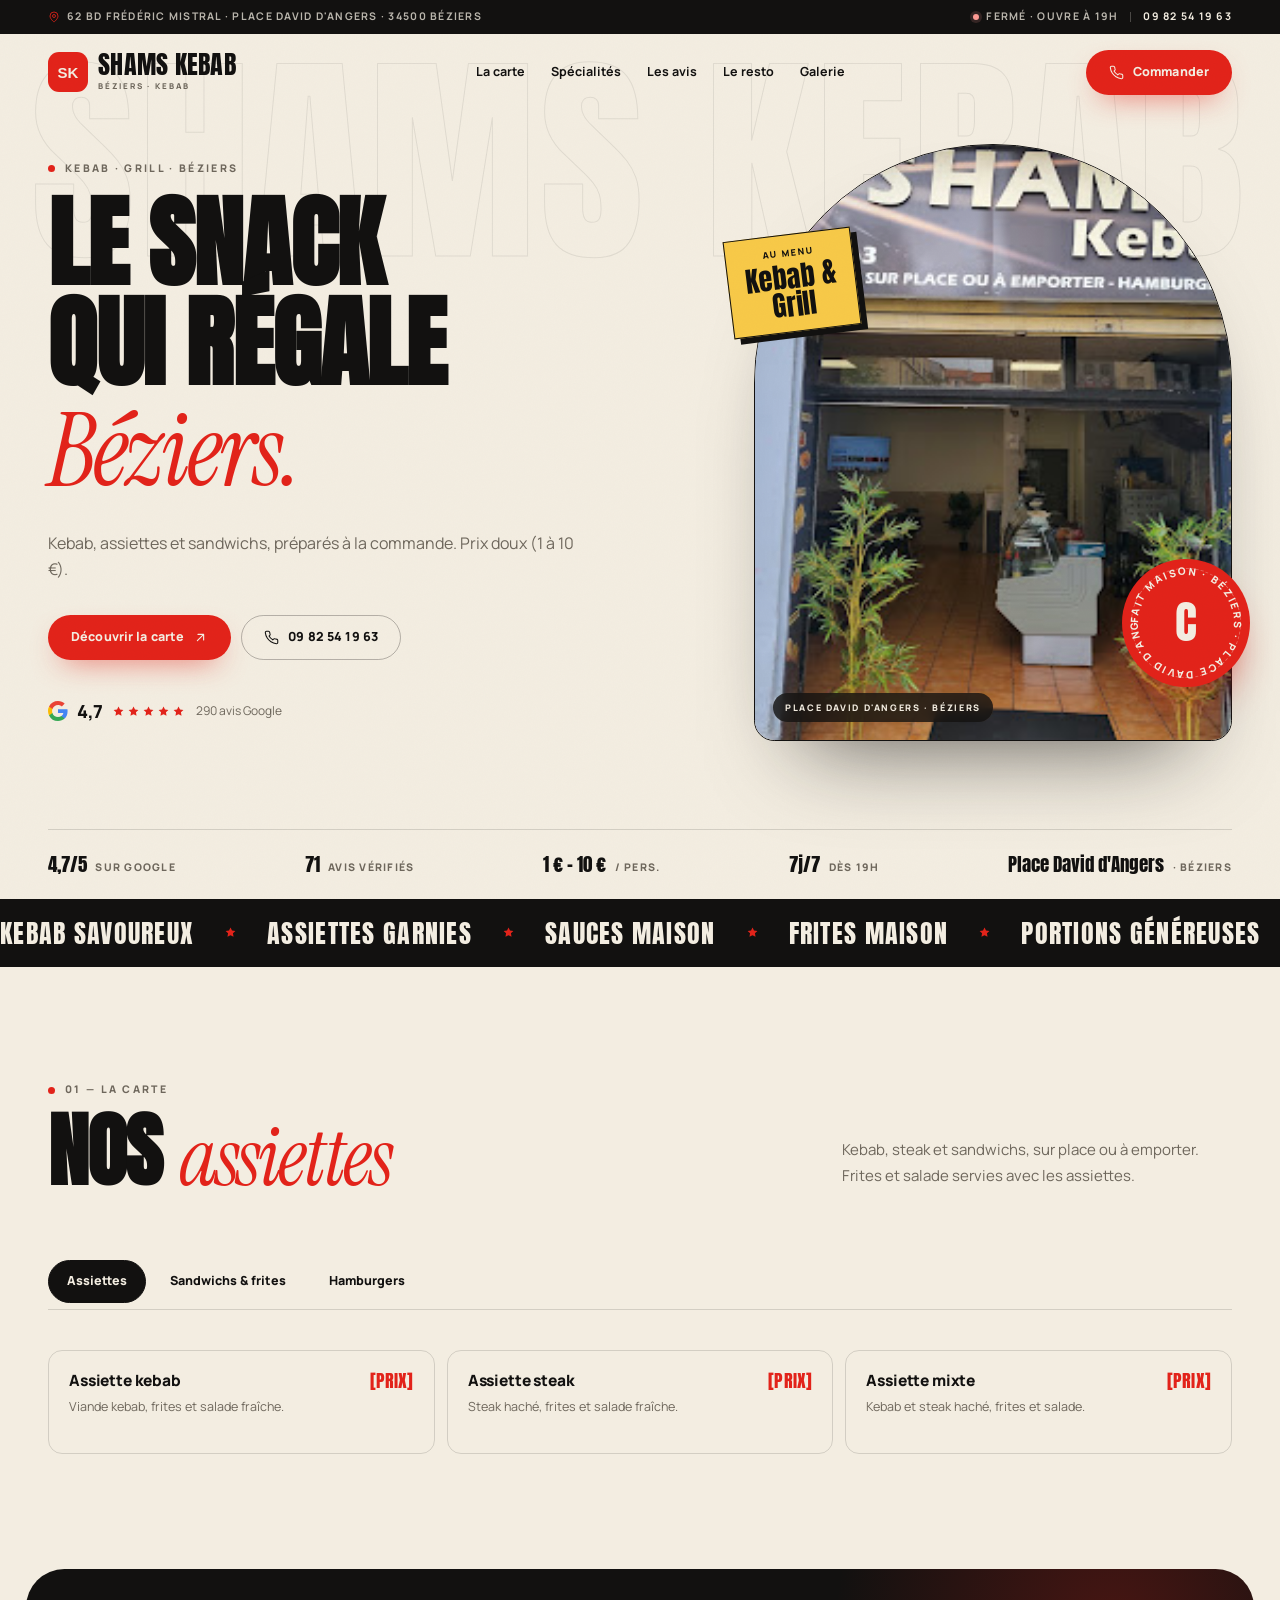
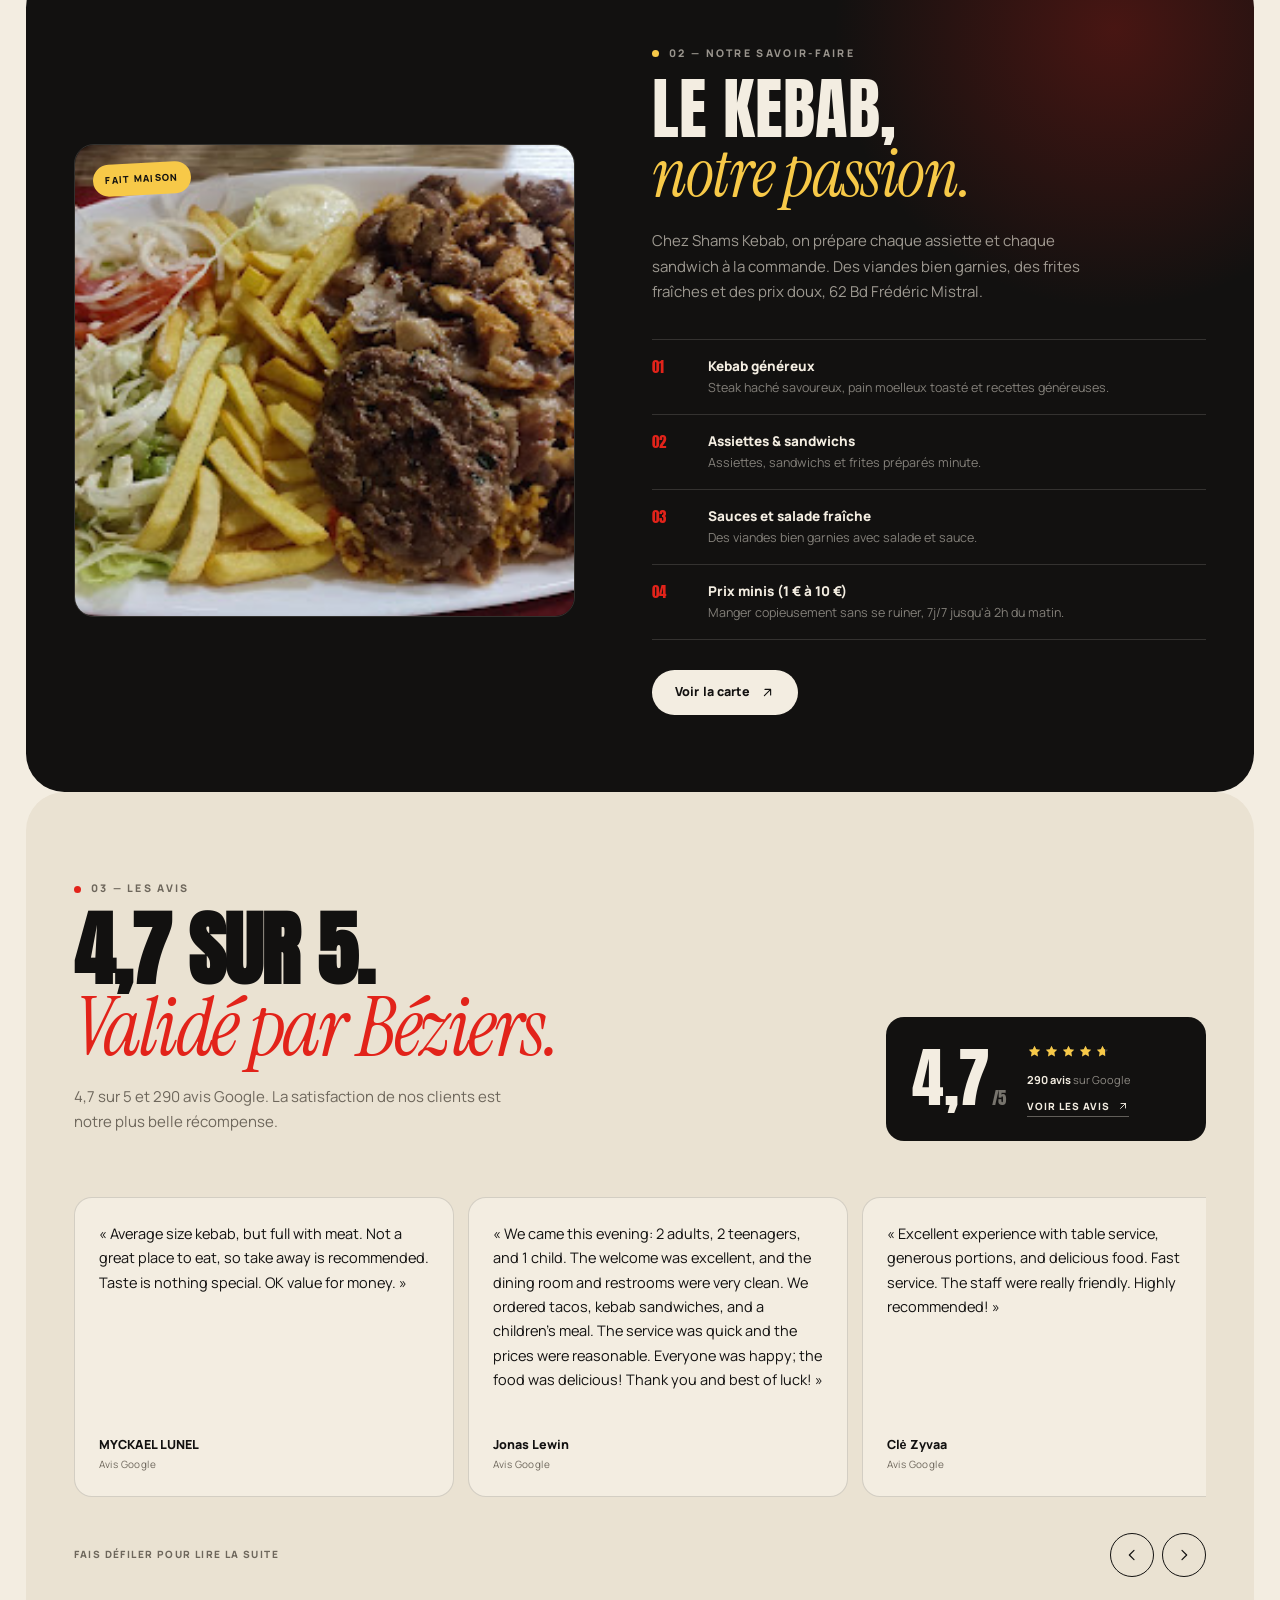
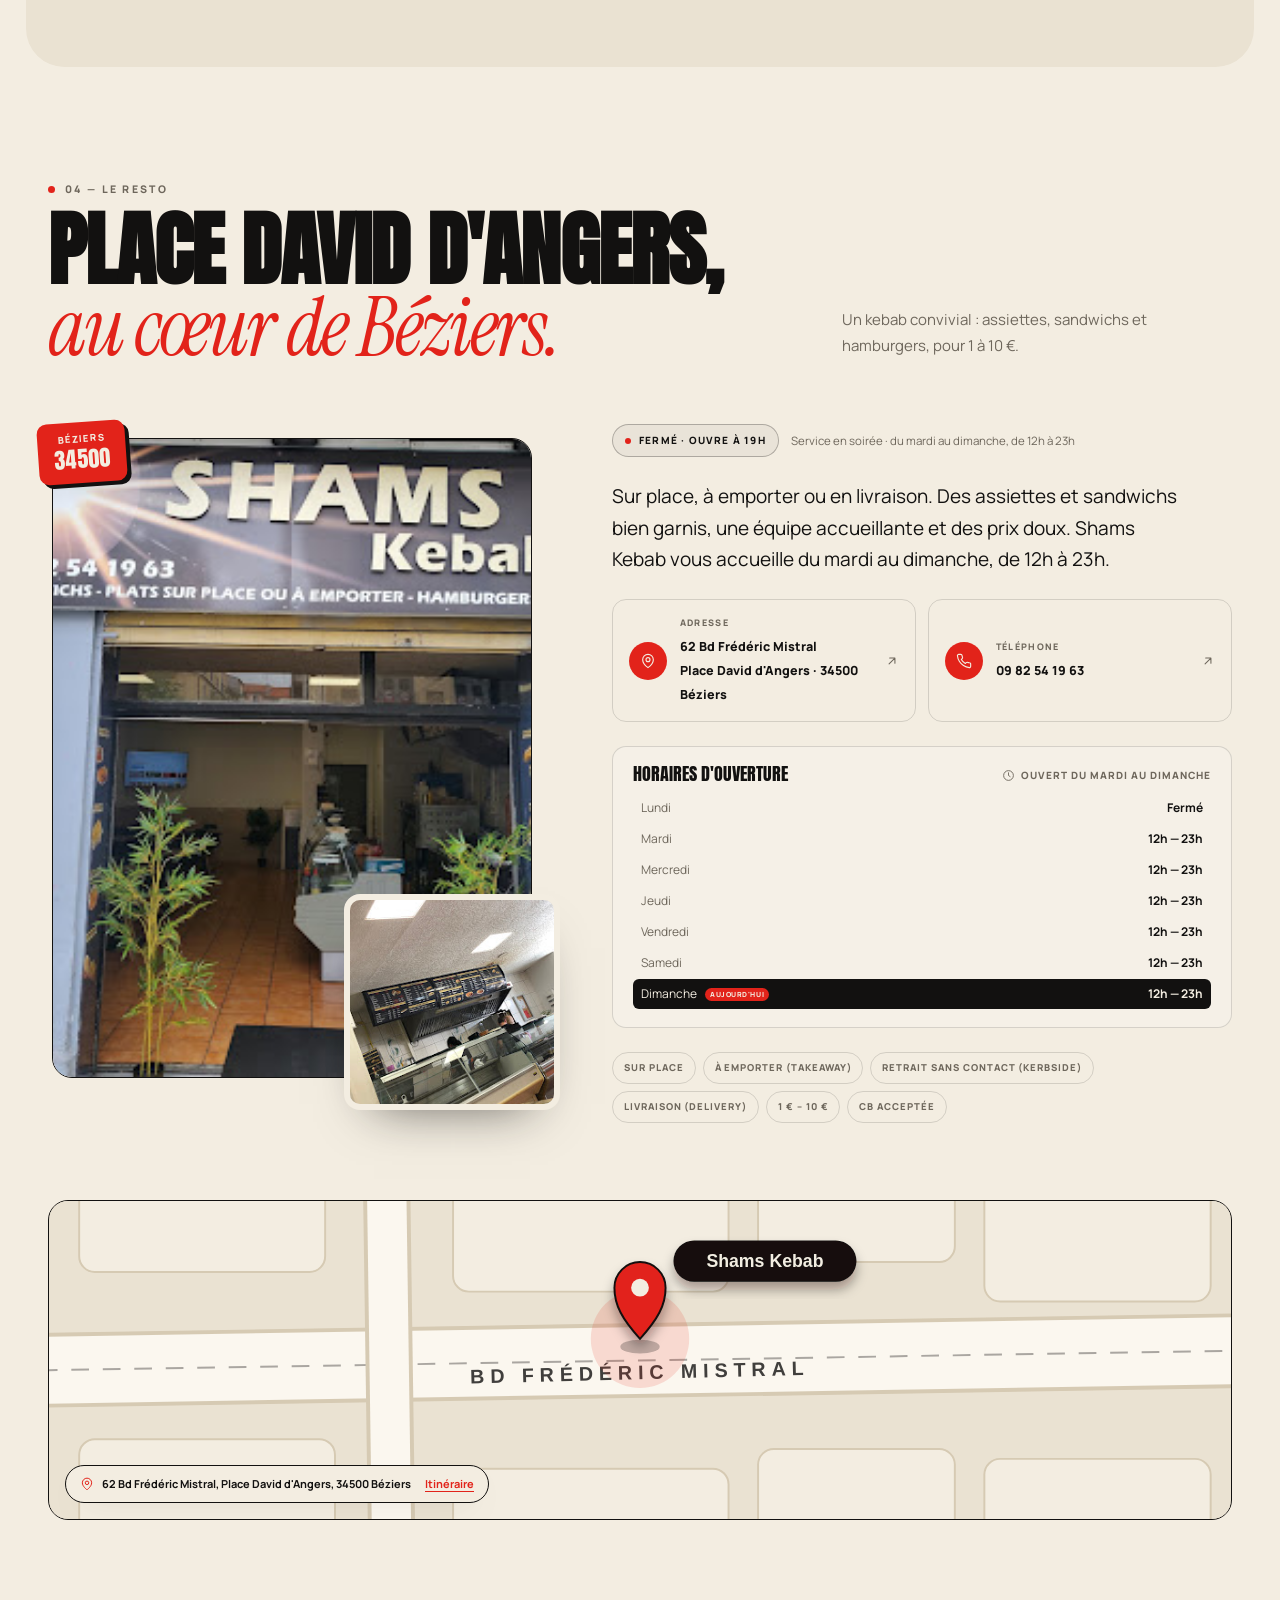
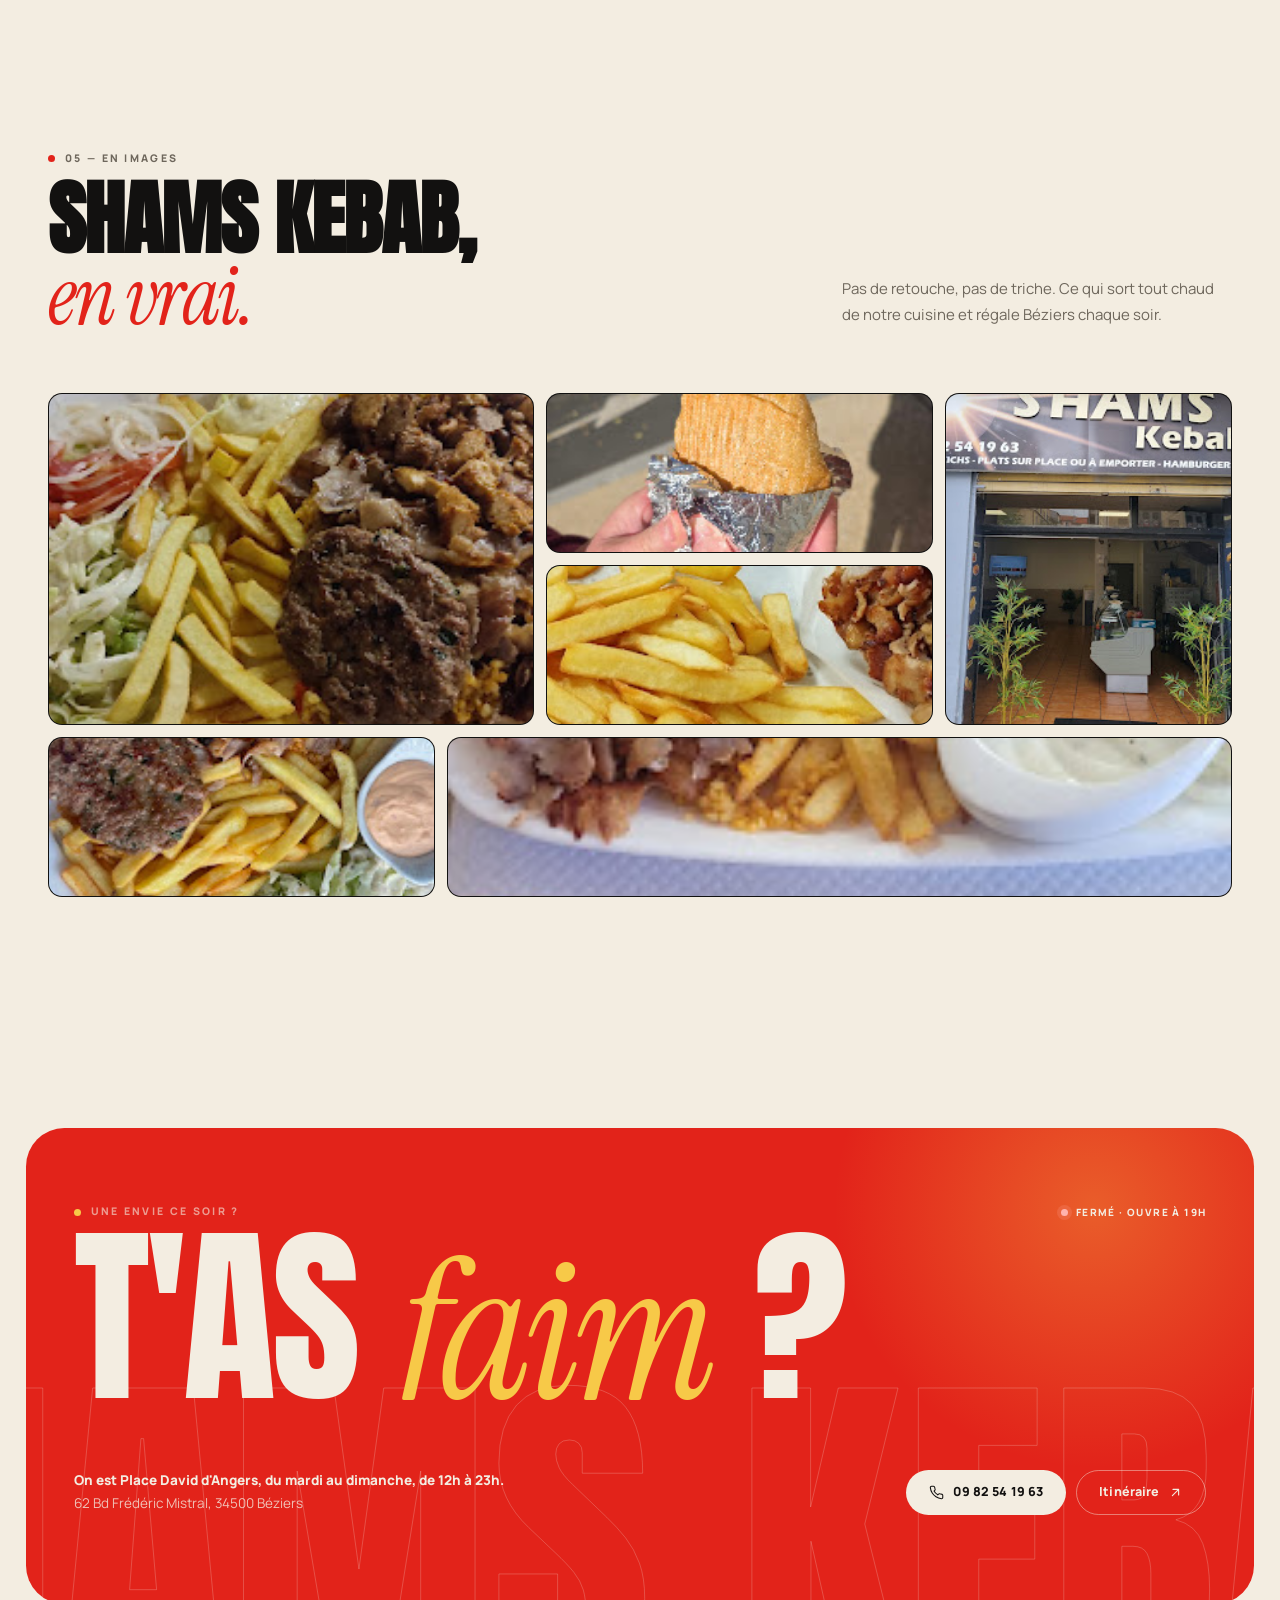
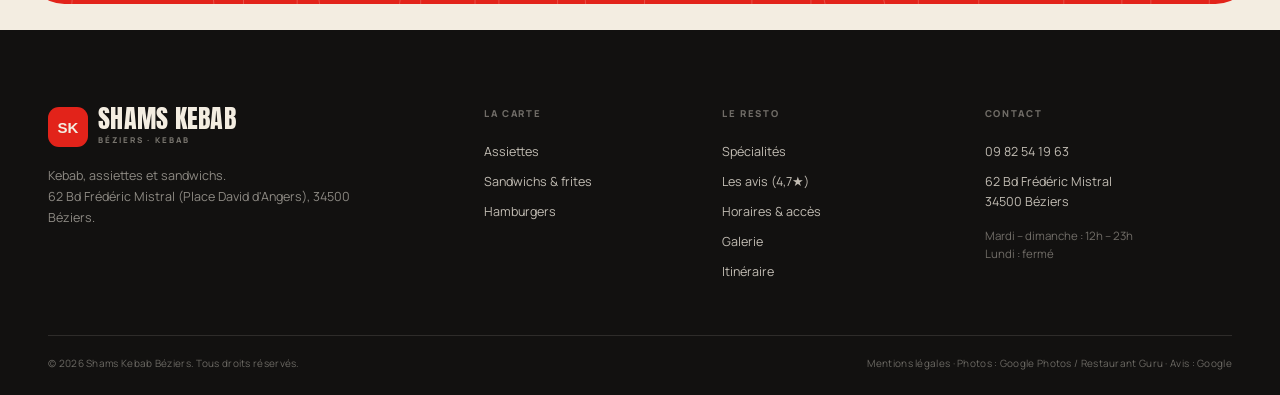
==== index.html @ 2ab1db25 "Initial commit: Shams Kebab Béziers site" ====
<!DOCTYPE html>
<html lang="fr">
<head>
  <meta charset="UTF-8">
  <meta name="viewport" content="width=device-width, initial-scale=1">
  <title>Shams Kebab Béziers · Kebab, steak et sandwichs</title>
  <meta name="description" content="Shams Kebab, 62 Bd Frédéric Mistral à Béziers, Place David d'Angers. Kebab, assiettes, sandwichs et hamburgers. Du mardi au dimanche de 12h à 23h.">
  <meta name="theme-color" content="#F3EDE1">
  <meta name="color-scheme" content="light">
  <link rel="icon" href="assets/img/favicon.svg" type="image/svg+xml">
  <link rel="apple-touch-icon" href="assets/img/apple-touch-icon.png">
  <link rel="preload" href="assets/fonts/anton-latin.woff2" as="font" type="font/woff2" crossorigin>
  <link rel="preload" href="assets/fonts/manrope-latin.woff2" as="font" type="font/woff2" crossorigin>
  <link rel="stylesheet" href="assets/css/styles.css">
  <script>
    document.documentElement.classList.add('js');
    window.setTimeout(function () {
      if (!window.__bucketReady) document.documentElement.classList.remove('js');
    }, 2500);
  </script>
  <noscript>
    <style>
      .menu-panel[hidden] { display: block !important; }
      .menu__tabs { display: none; }
      .menu-panel + .menu-panel { margin-top: 48px; padding-top: 34px; border-top: 1.5px solid rgba(18, 17, 16, 0.14); }
    </style>
  </noscript>

  <meta property="og:type" content="restaurant">
  <meta property="og:locale" content="fr_FR">
  <meta property="og:site_name" content="Shams Kebab Béziers">
  <meta property="og:title" content="Shams Kebab Béziers · Kebab et sandwichs">
  <meta property="og:description" content="Kebab, assiettes et sandwichs à Béziers. Note Google 4,7/5 (290 avis).">
  <meta property="og:image" content="assets/img/hero.jpg">
  <meta name="twitter:card" content="summary_large_image">
  <meta name="twitter:title" content="Shams Kebab Béziers">
  <meta name="twitter:description" content="Kebab, assiettes et sandwichs à Béziers. 1 € à 10 € par personne.">
  <meta name="twitter:image" content="assets/img/hero.jpg">

  <script type="application/ld+json">
  {
    "@context": "https://schema.org",
    "@type": "Restaurant",
    "name": "Shams Kebab",
    "alternateName": "Shams Kebab Béziers",
    "description": "Kebab, assiettes et sandwichs au 62 Bd Frédéric Mistral à Béziers. Sur place, à emporter et en livraison.",
    "image": "assets/img/hero.jpg",
    "telephone": "+33982541963",
    "priceRange": "€",
    "servesCuisine": ["Kebab", "Fast food", "Sandwiches", "Grill"],
    "paymentAccepted": "Cartes bancaires, espèces",
    "currenciesAccepted": "EUR",
    "address": {
      "@type": "PostalAddress",
      "streetAddress": "62 Bd Frédéric Mistral",
      "postalCode": "34500",
      "addressLocality": "Béziers",
      "addressRegion": "Occitanie",
      "addressCountry": "FR"
    },
    "geo": {
      "@type": "GeoCoordinates",
      "latitude": 43.3458,
      "longitude": 3.2165
    },
    "aggregateRating": {
      "@type": "AggregateRating",
      "ratingValue": "4.8",
      "reviewCount": "71",
      "bestRating": "5"
    },
    "openingHoursSpecification": [
      {
        "@type": "OpeningHoursSpecification",
        "dayOfWeek": ["Monday", "Wednesday", "Thursday", "Friday", "Saturday", "Sunday"],
        "opens": "19:00",
        "closes": "02:00"
      },
      {
        "@type": "OpeningHoursSpecification",
        "dayOfWeek": "Tuesday",
        "opens": "19:00",
        "closes": "00:00"
      }
    ]
  }
  </script>
</head>
<body>
  <a class="skip-link" href="#main">Aller au contenu</a>
  <div class="scroll-progress" aria-hidden="true"><span></span></div>

  <header class="site-header" id="top">
    <div class="announcement">
      <div class="container announcement__inner">
        <p class="announcement__place">
          <svg class="icon" aria-hidden="true"><use href="#icon-pin"></use></svg>
          62 Bd Frédéric Mistral · Place David d'Angers · 34500 Béziers
        </p>
        <p class="announcement__meta">
          <span class="status-inline" data-open-status>Ouvert du mardi au dimanche</span>
          <span class="announcement__sep" aria-hidden="true"></span>
          <a href="tel:+33982541963">09 82 54 19 63</a>
        </p>
      </div>
    </div>

    <div class="nav-wrap">
      <div class="container nav">
        <a class="brand" href="#top" aria-label="Shams Kebab Béziers, retour en haut">
          <img class="brand__icon" src="assets/img/favicon.svg" alt="" width="40" height="40">
          <span class="brand__text">
            <span class="brand__word">SHAMS KEBAB</span>
            <span class="brand__sub">Béziers · Kebab</span>
          </span>
        </a>

        <nav class="nav__links" aria-label="Navigation principale">
          <a class="nav__link" href="#carte">La carte</a>
          <a class="nav__link" href="#specialites">Spécialités</a>
          <a class="nav__link" href="#avis">Les avis</a>
          <a class="nav__link" href="#resto">Le resto</a>
          <a class="nav__link" href="#galerie">Galerie</a>
        </nav>

        <div class="nav__actions">
          <a class="btn btn--red nav__cta" href="tel:+33982541963">
            <svg class="icon" aria-hidden="true"><use href="#icon-phone"></use></svg>
            <span>Commander</span>
          </a>
          <button class="menu-toggle" type="button" aria-expanded="false" aria-controls="mobileMenu" aria-label="Ouvrir le menu">
            <span></span><span></span>
          </button>
        </div>
      </div>
    </div>
  </header>

  <div class="mobile-menu" id="mobileMenu" aria-hidden="true">
    <div class="mobile-menu__top">
      <a class="brand" href="#top">
        <img class="brand__icon" src="assets/img/favicon.svg" alt="" width="40" height="40">
        <span class="brand__text">
          <span class="brand__word">SHAMS KEBAB</span>
          <span class="brand__sub">Béziers · Kebab</span>
        </span>
      </a>
      <button class="mobile-menu__close" type="button" aria-label="Fermer le menu" data-menu-close>
        <svg class="icon" aria-hidden="true"><use href="#icon-close"></use></svg>
      </button>
    </div>
    <nav class="mobile-menu__nav" aria-label="Navigation mobile">
      <a href="#carte"><span>01</span>La carte</a>
      <a href="#specialites"><span>02</span>Spécialités</a>
      <a href="#avis"><span>03</span>Les avis</a>
      <a href="#resto"><span>04</span>Le resto</a>
      <a href="#galerie"><span>05</span>Galerie</a>
      <a href="#commander"><span>06</span>Commander</a>
    </nav>
    <div class="mobile-menu__foot">
      <a class="mobile-menu__phone" href="tel:+33982541963">09 82 54 19 63</a>
      <p>62 Bd Frédéric Mistral (Place David d'Angers)<br>34500 Béziers · du mardi au dimanche, de 12h à 23h</p>
    </div>
  </div>

  <main id="main">
    <section class="hero" aria-labelledby="hero-title">
      <div class="hero__bgword" aria-hidden="true">SHAMS KEBAB</div>
      <div class="container hero__grid">
        <div class="hero__copy">
          <p class="eyebrow reveal">Kebab · Grill · Béziers</p>
          <h1 class="hero__title reveal" id="hero-title" style="--delay: 70ms">
            Le snack<br>qui régale<br><em>Béziers.</em>
          </h1>
          <p class="hero__lead reveal" style="--delay: 140ms">
            Kebab, assiettes et sandwichs, préparés à la commande. Prix doux (1 à 10 €).</p>
          <div class="hero__actions reveal" style="--delay: 210ms">
            <a class="btn btn--red" href="#carte">
              Découvrir la carte
              <svg class="icon" aria-hidden="true"><use href="#icon-arrow"></use></svg>
            </a>
            <a class="btn btn--ghost" href="tel:+33982541963">
              <svg class="icon" aria-hidden="true"><use href="#icon-phone"></use></svg>
              09 82 54 19 63
            </a>
          </div>
          <div class="hero__proof reveal" style="--delay: 280ms">
            <svg class="google-icon" aria-hidden="true"><use href="#icon-google"></use></svg>
            <strong>4,7</strong>
            <span class="stars" aria-label="Note de 4,7 sur 5">
              <svg aria-hidden="true"><use href="#icon-star"></use></svg>
              <svg aria-hidden="true"><use href="#icon-star"></use></svg>
              <svg aria-hidden="true"><use href="#icon-star"></use></svg>
              <svg aria-hidden="true"><use href="#icon-star"></use></svg>
              <svg aria-hidden="true"><use href="#icon-star"></use></svg>
            </span>
            <span class="hero__proof-text">290 avis Google</span>
          </div>
        </div>

        <div class="hero__visual reveal" style="--delay: 160ms">
          <div class="hero__frame">
            <img src="assets/img/hero.jpg" alt="Shams Kebab, kebab et assiettes à Béziers" width="430" height="645" fetchpriority="high">
            <span class="hero__frame-label">Place David d'Angers · Béziers</span>
          </div>
          <div class="hero__sticker" aria-hidden="true">
            <span>Au menu</span>
            <strong>Kebab &amp;<br>Grill</strong>
          </div>
          <div class="hero__seal" aria-hidden="true">
            <svg viewBox="0 0 120 120" class="hero__seal-ring">
              <defs>
                <path id="sealPath" d="M60,60 m-45,0 a45,45 0 1,1 90,0 a45,45 0 1,1 -90,0"></path>
              </defs>
              <text>
                <textPath href="#sealPath" startOffset="0">FAIT MAISON · BÉZIERS · PLACE DAVID D'ANGERS · </textPath>
              </text>
            </svg>
            <span class="hero__seal-center">C</span>
          </div>
        </div>
      </div>

      <div class="container">
        <div class="hero__facts">
          <span><b>4,7/5</b> sur Google</span>
          <span><b>71</b> avis vérifiés</span>
          <span><b>1 € – 10 €</b> / pers.</span>
          <span><b>7j/7</b> dès 19h</span>
          <span><b>Place David d'Angers</b> · Béziers</span>
        </div>
      </div>
    </section>

    <div class="ticker" aria-hidden="true">
      <div class="ticker__track">
        <div class="ticker__group">
          <span>Kebab savoureux</span><svg class="icon"><use href="#icon-star"></use></svg>
          <span>Assiettes garnies</span><svg class="icon"><use href="#icon-star"></use></svg>
          <span>Sauces maison</span><svg class="icon"><use href="#icon-star"></use></svg>
          <span>Frites maison</span><svg class="icon"><use href="#icon-star"></use></svg>
          <span>Portions généreuses</span><svg class="icon"><use href="#icon-star"></use></svg>
          <span>Prix 1 € – 10 €</span><svg class="icon"><use href="#icon-star"></use></svg>
          <span>Béziers · 34500</span><svg class="icon"><use href="#icon-star"></use></svg>
        </div>
        <div class="ticker__group">
          <span>Kebab savoureux</span><svg class="icon"><use href="#icon-star"></use></svg>
          <span>Assiettes garnies</span><svg class="icon"><use href="#icon-star"></use></svg>
          <span>Sauces maison</span><svg class="icon"><use href="#icon-star"></use></svg>
          <span>Frites maison</span><svg class="icon"><use href="#icon-star"></use></svg>
          <span>Portions généreuses</span><svg class="icon"><use href="#icon-star"></use></svg>
          <span>Prix 1 € – 10 €</span><svg class="icon"><use href="#icon-star"></use></svg>
          <span>Béziers · 34500</span><svg class="icon"><use href="#icon-star"></use></svg>
        </div>
      </div>
    </div>

    <section class="section menu" id="carte" aria-labelledby="carte-title">
      <div class="container">
        <div class="section-head">
          <div class="section-head__title">
            <p class="eyebrow reveal">01 — La carte</p>
            <h2 class="section-title reveal" id="carte-title" style="--delay: 60ms">Nos <em>assiettes</em></h2>
          </div>
          <p class="section-intro reveal" style="--delay: 120ms">
            Kebab, steak et sandwichs, sur place ou à emporter. Frites et salade servies avec les assiettes.
          </p>
        </div>

        <div class="menu__tabs reveal" role="tablist" aria-label="Catégories de la carte">
          <button class="menu-tab is-active" type="button" role="tab" aria-selected="true" aria-controls="panel-assiettes" id="tab-assiettes" data-panel="assiettes">Assiettes</button>
          <button class="menu-tab" type="button" role="tab" aria-selected="false" aria-controls="panel-sandwichs" id="tab-sandwichs" data-panel="sandwichs" tabindex="-1">Sandwichs &amp; frites</button>
          <button class="menu-tab" type="button" role="tab" aria-selected="false" aria-controls="panel-hamburgers" id="tab-hamburgers" data-panel="hamburgers" tabindex="-1">Hamburgers</button>
        </div>

        <div class="menu-panel" id="panel-assiettes" role="tabpanel" aria-labelledby="tab-assiettes">
          <div class="menu-grid">
            <article class="menu-item">
              <div class="menu-item__top">
                <h3 class="menu-item__name">Assiette kebab</h3>
                <span class="menu-item__price">[PRIX]</span>
              </div>
              <p class="menu-item__desc">Viande kebab, frites et salade fraîche.</p>
            </article>
            <article class="menu-item">
              <div class="menu-item__top">
                <h3 class="menu-item__name">Assiette steak</h3>
                <span class="menu-item__price">[PRIX]</span>
              </div>
              <p class="menu-item__desc">Steak haché, frites et salade fraîche.</p>
            </article>
            <article class="menu-item">
              <div class="menu-item__top">
                <h3 class="menu-item__name">Assiette mixte</h3>
                <span class="menu-item__price">[PRIX]</span>
              </div>
              <p class="menu-item__desc">Kebab et steak haché, frites et salade.</p>
            </article>
          </div>
        </div>

        <div class="menu-panel" id="panel-sandwichs" role="tabpanel" aria-labelledby="tab-sandwichs" hidden>
          <div class="menu-grid">
            <article class="menu-item">
              <div class="menu-item__top">
                <h3 class="menu-item__name">Sandwich kebab</h3>
                <span class="menu-item__price">[PRIX]</span>
              </div>
              <p class="menu-item__desc">Viande kebab, crudités et sauce au choix.</p>
            </article>
            <article class="menu-item">
              <div class="menu-item__top">
                <h3 class="menu-item__name">Sandwich poulet pané</h3>
                <span class="menu-item__price">[PRIX]</span>
              </div>
              <p class="menu-item__desc">Poulet pané, crudités et sauce.</p>
            </article>
            <article class="menu-item">
              <div class="menu-item__top">
                <h3 class="menu-item__name">Frites maison</h3>
                <span class="menu-item__price">[PRIX]</span>
              </div>
              <p class="menu-item__desc">Frites fraîches, à partager ou à emporter.</p>
            </article>
          </div>
        </div>

        <div class="menu-panel" id="panel-hamburgers" role="tabpanel" aria-labelledby="tab-hamburgers" hidden>
          <div class="menu-grid">
            <article class="menu-item">
              <div class="menu-item__top">
                <h3 class="menu-item__name">Hamburger</h3>
                <span class="menu-item__price">[PRIX]</span>
              </div>
              <p class="menu-item__desc">Steak haché, salade, tomate et sauce.</p>
            </article>
          </div>
        </div>
      </div>
    </section>

    <section class="signature" id="specialites" aria-labelledby="bucket-title">
      <div class="container signature__grid">
        <div class="signature__media reveal">
          <img src="assets/img/chicken-close.jpg" alt="Assiette steak, frites et salade" width="538" height="470" loading="lazy">
          <span class="signature__tag">Fait maison</span>
        </div>
        <div class="signature__copy">
          <p class="eyebrow eyebrow--light reveal">02 — Notre savoir-faire</p>
          <h2 class="signature__title reveal" id="bucket-title" style="--delay: 60ms">Le kebab,<br><em>notre passion.</em></h2>
          <p class="signature__lead reveal" style="--delay: 120ms">
            Chez Shams Kebab, on prépare chaque assiette et chaque sandwich à la commande. Des viandes bien garnies, des frites fraîches et des prix doux, 62 Bd Frédéric Mistral.</p>
          <div class="features reveal" style="--delay: 180ms">
            <div class="feature">
              <span class="feature__num">01</span>
              <div>
                <h3>Kebab généreux</h3>
                <p>Steak haché savoureux, pain moelleux toasté et recettes généreuses.</p>
              </div>
            </div>
            <div class="feature">
              <span class="feature__num">02</span>
              <div>
                <h3>Assiettes &amp; sandwichs</h3>
                <p>Assiettes, sandwichs et frites préparés minute.</p>
              </div>
            </div>
            <div class="feature">
              <span class="feature__num">03</span>
              <div>
                <h3>Sauces et salade fraîche</h3>
                <p>Des viandes bien garnies avec salade et sauce.</p>
              </div>
            </div>
            <div class="feature">
              <span class="feature__num">04</span>
              <div>
                <h3>Prix minis (1 € à 10 €)</h3>
                <p>Manger copieusement sans se ruiner, 7j/7 jusqu'à 2h du matin.</p>
              </div>
            </div>
          </div>
          <a class="btn btn--cream reveal" href="#carte" data-menu-target="assiettes" style="--delay: 240ms">
            Voir la carte
            <svg class="icon" aria-hidden="true"><use href="#icon-arrow"></use></svg>
          </a>
        </div>
      </div>
    </section>

    <section class="section reviews" id="avis" aria-labelledby="avis-title">
      <div class="container">
        <div class="reviews__top">
          <div>
            <p class="eyebrow reveal">03 — Les avis</p>
            <h2 class="section-title reveal" id="avis-title" style="--delay: 60ms">4,7 sur 5.<br><em>Validé par Béziers.</em></h2>
            <p class="section-intro reveal" style="--delay: 120ms">4,7 sur 5 et 290 avis Google. La satisfaction de nos clients est notre plus belle récompense.</p>
          </div>
          <div class="rating-card reveal" style="--delay: 180ms">
            <div class="rating-card__score">4,7<span>/5</span></div>
            <div class="rating-card__body">
              <div class="rating-stars" style="--rating: 94%" aria-label="4,7 sur 5">
                <div class="rating-stars__bg" aria-hidden="true">
                  <svg><use href="#icon-star"></use></svg><svg><use href="#icon-star"></use></svg><svg><use href="#icon-star"></use></svg><svg><use href="#icon-star"></use></svg><svg><use href="#icon-star"></use></svg>
                </div>
                <div class="rating-stars__fg" aria-hidden="true">
                  <svg><use href="#icon-star"></use></svg><svg><use href="#icon-star"></use></svg><svg><use href="#icon-star"></use></svg><svg><use href="#icon-star"></use></svg><svg><use href="#icon-star"></use></svg>
                </div>
              </div>
              <p><strong>290 avis</strong> sur Google</p>
              <a class="rating-card__link" href="https://www.google.com/maps/search/?api=1&amp;query=Shams Kebab+62+Bd+Frédéric+Mistral+34500+Béziers" target="_blank" rel="noopener">
                Voir les avis
                <svg class="icon" aria-hidden="true"><use href="#icon-arrow"></use></svg>
              </a>
            </div>
          </div>
        </div>

        <div class="reviews__slider reveal">
          <div class="reviews-track" id="reviewsTrack" tabindex="0" aria-label="Avis clients, faites défiler horizontalement">
            <article class="review-card">
              <blockquote class="review-card__quote">« Average size kebab, but full with meat. Not a great place to eat, so take away is recommended. Taste is nothing special. OK value for money. »</blockquote>
              <div class="review-card__author">
                <div>
                  <strong>MYCKAEL LUNEL</strong>
                  <span class="review-card__meta">Avis Google</span>
                </div>
              </div>
            </article>
            <article class="review-card">
              <blockquote class="review-card__quote">« We came this evening: 2 adults, 2 teenagers, and 1 child. The welcome was excellent, and the dining room and restrooms were very clean. We ordered tacos, kebab sandwiches, and a children's meal. The service was quick and the prices were reasonable. Everyone was happy; the food was delicious! Thank you and best of luck! »</blockquote>
              <div class="review-card__author">
                <div>
                  <strong>Jonas Lewin</strong>
                  <span class="review-card__meta">Avis Google</span>
                </div>
              </div>
            </article>
            <article class="review-card">
              <blockquote class="review-card__quote">« Excellent experience with table service, generous portions, and delicious food. Fast service. The staff were really friendly. Highly recommended! »</blockquote>
              <div class="review-card__author">
                <div>
                  <strong>Clė Zyvaa</strong>
                  <span class="review-card__meta">Avis Google</span>
                </div>
              </div>
            </article>
          </div>

          <div class="reviews__controls">
            <p class="reviews__hint">Fais défiler pour lire la suite</p>
            <div class="reviews__nav">
              <button class="round-btn" type="button" id="reviewsPrev" aria-label="Avis précédent">
                <svg class="icon" aria-hidden="true"><use href="#icon-chevron"></use></svg>
              </button>
              <button class="round-btn" type="button" id="reviewsNext" aria-label="Avis suivant">
                <svg class="icon" aria-hidden="true"><use href="#icon-chevron"></use></svg>
              </button>
            </div>
          </div>
        </div>
      </div>
    </section>

    <section class="section about" id="resto" aria-labelledby="resto-title">
      <div class="container">
        <div class="section-head">
          <div class="section-head__title">
            <p class="eyebrow reveal">04 — Le resto</p>
            <h2 class="section-title reveal" id="resto-title" style="--delay: 60ms">Place David d'Angers,<br><em>au cœur de Béziers.</em></h2>
          </div>
          <p class="section-intro reveal" style="--delay: 120ms">Un kebab convivial : assiettes, sandwichs et hamburgers, pour 1 à 10 €.</p>
        </div>

        <div class="about__grid">
          <div class="about__media reveal">
            <div class="about__img about__img--main">
              <img src="assets/img/storefront.jpg" alt="Façade de Shams Kebab avec son enseigne" width="305" height="520" loading="lazy">
            </div>
            <div class="about__img about__img--small">
              <img src="assets/img/interior.jpg" alt="Le menu affiché dans le snack Shams Kebab" width="900" height="1200" loading="lazy">
            </div>
            <span class="about__sticker">Béziers<br><strong>34500</strong></span>
          </div>

          <div class="about__content reveal" style="--delay: 100ms">
            <div class="status-line">
              <span class="status-pill" data-open-status>Ouvert du mardi au dimanche</span>
              <span class="status-line__text">Service en soirée · du mardi au dimanche, de 12h à 23h</span>
            </div>
            <p class="about__lead">Sur place, à emporter ou en livraison. Des assiettes et sandwichs bien garnis, une équipe accueillante et des prix doux. Shams Kebab vous accueille du mardi au dimanche, de 12h à 23h.</p>

            <div class="info-grid">
              <a class="info-card" href="https://www.google.com/maps/search/?api=1&amp;query=62+Bd+Frédéric+Mistral+34500+Béziers" target="_blank" rel="noopener">
                <span class="info-card__icon"><svg class="icon" aria-hidden="true"><use href="#icon-pin"></use></svg></span>
                <span class="info-card__body">
                  <span class="info-card__label">Adresse</span>
                  <strong>62 Bd Frédéric Mistral<br>Place David d'Angers · 34500 Béziers</strong>
                </span>
                <svg class="icon info-card__arrow" aria-hidden="true"><use href="#icon-arrow"></use></svg>
              </a>
              <a class="info-card" href="tel:+33982541963">
                <span class="info-card__icon"><svg class="icon" aria-hidden="true"><use href="#icon-phone"></use></svg></span>
                <span class="info-card__body">
                  <span class="info-card__label">Téléphone</span>
                  <strong>09 82 54 19 63</strong>
                </span>
                <svg class="icon info-card__arrow" aria-hidden="true"><use href="#icon-arrow"></use></svg>
              </a>
            </div>

            <div class="hours">
              <div class="hours__head">
                <h3>Horaires d'ouverture</h3>
                <span><svg class="icon" aria-hidden="true"><use href="#icon-clock"></use></svg> Ouvert du mardi au dimanche</span>
              </div>
              <ul class="hours__list">
                <li data-day="1"><span>Lundi</span><span>Fermé</span></li>
                <li data-day="2"><span>Mardi</span><span>12h — 23h</span></li>
                <li data-day="3"><span>Mercredi</span><span>12h — 23h</span></li>
                <li data-day="4"><span>Jeudi</span><span>12h — 23h</span></li>
                <li data-day="5"><span>Vendredi</span><span>12h — 23h</span></li>
                <li data-day="6"><span>Samedi</span><span>12h — 23h</span></li>
                <li data-day="0"><span>Dimanche</span><span>12h — 23h</span></li>
              </ul>
            </div>

            <ul class="badges" aria-label="Services disponibles">
              <li>Sur place</li>
              <li>À emporter (Takeaway)</li>
              <li>Retrait sans contact (Kerbside)</li>
              <li>Livraison (Delivery)</li>
              <li>1 € – 10 €</li>
              <li>CB acceptée</li>
            </ul>
          </div>
        </div>

        <div class="map-card reveal">
          <img src="assets/img/map.svg" alt="Plan d'accès Shams Kebab, 4 Bd Frédéric Mistral à Béziers" width="1200" height="680" loading="lazy">
          <span class="map-card__pin" aria-hidden="true"><span></span></span>
          <div class="map-card__chip">
            <svg class="icon" aria-hidden="true"><use href="#icon-pin"></use></svg>
            <span>62 Bd Frédéric Mistral, Place David d'Angers, 34500 Béziers</span>
            <a href="https://www.google.com/maps/dir/?api=1&amp;destination=62+Bd+Frédéric+Mistral+34500+Béziers" target="_blank" rel="noopener">Itinéraire</a>
          </div>
        </div>
      </div>
    </section>

    <section class="section gallery" id="galerie" aria-labelledby="galerie-title">
      <div class="container">
        <div class="section-head">
          <div class="section-head__title">
            <p class="eyebrow reveal">05 — En images</p>
            <h2 class="section-title reveal" id="galerie-title" style="--delay: 60ms">Shams Kebab,<br><em>en vrai.</em></h2>
          </div>
          <p class="section-intro reveal" style="--delay: 120ms">Pas de retouche, pas de triche. Ce qui sort tout chaud de notre cuisine et régale Béziers chaque soir.</p>
        </div>

        <div class="gallery-grid">
          <button class="gallery-item gallery-item--tall reveal" type="button" data-full="assets/img/chicken-close.jpg" data-caption="Assiette steak et frites">
            <img src="assets/img/chicken-close.jpg" alt="Assiette steak, frites et salade" width="538" height="400" loading="lazy">
            <span class="gallery-item__label">Le croustillant</span>
          </button>
          <button class="gallery-item reveal" type="button" data-full="assets/img/burger.jpg" data-caption="Sandwich à emporter">
            <img src="assets/img/burger.jpg" alt="Sandwich garni dans du papier alu" width="280" height="330" loading="lazy">
            <span class="gallery-item__label">Le burger</span>
          </button>
          <button class="gallery-item gallery-item--tall reveal" type="button" data-full="assets/img/storefront.jpg" data-caption="Le snack Shams Kebab">
            <img src="assets/img/storefront.jpg" alt="Façade de Shams Kebab avec son enseigne" width="305" height="520" loading="lazy">
            <span class="gallery-item__label">Le resto</span>
          </button>
          <button class="gallery-item reveal" type="button" data-full="assets/img/wrap.jpg" data-caption="Sandwich et frites">
            <img src="assets/img/wrap.jpg" alt="Sandwich garni et frites dorées" width="280" height="330" loading="lazy">
            <span class="gallery-item__label">Le wrap</span>
          </button>
          <button class="gallery-item reveal" type="button" data-full="assets/img/salad.jpg" data-caption="Assiette et salade">
            <img src="assets/img/salad.jpg" alt="Assiette kebab avec salade fraîche et oignons" width="538" height="645" loading="lazy">
            <span class="gallery-item__label">Fraîcheur</span>
          </button>
          <button class="gallery-item gallery-item--wide reveal" type="button" data-full="assets/img/gallery-box.jpg" data-caption="Assiette kebab à emporter">
            <img src="assets/img/gallery-box.jpg" alt="Kebab et frites dans une assiette" width="430" height="450" loading="lazy">
            <span class="gallery-item__label">À emporter</span>
          </button>
        </div>
      </div>
    </section>

    <section class="cta" id="commander" aria-labelledby="cta-title">
      <div class="container">
        <div class="cta__top">
          <p class="eyebrow eyebrow--light reveal">Une envie ce soir ?</p>
          <p class="cta__hours reveal"><span class="status-dot" aria-hidden="true"></span><span data-open-status>Ouvert du mardi au dimanche</span></p>
        </div>
        <h2 class="cta__title reveal" id="cta-title" style="--delay: 60ms">T'as <em>faim</em> ?</h2>
        <div class="cta__bottom reveal" style="--delay: 120ms">
          <div class="cta__address">
            <p>On est Place David d'Angers, du mardi au dimanche, de 12h à 23h.</p>
            <p>62 Bd Frédéric Mistral, 34500 Béziers</p>
          </div>
          <div class="cta__actions">
            <a class="btn btn--cream" href="tel:+33982541963">
              <svg class="icon" aria-hidden="true"><use href="#icon-phone"></use></svg>
              09 82 54 19 63
            </a>
            <a class="btn btn--outline" href="https://www.google.com/maps/dir/?api=1&amp;destination=62+Bd+Frédéric+Mistral+34500+Béziers" target="_blank" rel="noopener">
              Itinéraire
              <svg class="icon" aria-hidden="true"><use href="#icon-arrow"></use></svg>
            </a>
          </div>
        </div>
      </div>
      <div class="cta__word" aria-hidden="true">SHAMS KEBAB</div>
    </section>
  </main>

  <footer class="footer">
    <div class="container">
      <div class="footer__top">
        <div class="footer__brand">
          <a class="brand brand--footer" href="#top">
            <img class="brand__icon" src="assets/img/favicon.svg" alt="" width="40" height="40">
            <span class="brand__text">
              <span class="brand__word">SHAMS KEBAB</span>
              <span class="brand__sub">Béziers · Kebab</span>
            </span>
          </a>
          <p>Kebab, assiettes et sandwichs.<br>62 Bd Frédéric Mistral (Place David d'Angers), 34500 Béziers.</p>
        </div>

        <nav class="footer__col" aria-label="La carte">
          <h3>La carte</h3>
          <a href="#carte" data-menu-target="assiettes">Assiettes</a>
          <a href="#carte" data-menu-target="sandwichs">Sandwichs &amp; frites</a>
          <a href="#carte" data-menu-target="hamburgers">Hamburgers</a>
        </nav>

        <nav class="footer__col" aria-label="Le restaurant">
          <h3>Le resto</h3>
          <a href="#specialites">Spécialités</a>
          <a href="#avis">Les avis (4,7★)</a>
          <a href="#resto">Horaires &amp; accès</a>
          <a href="#galerie">Galerie</a>
          <a href="https://www.google.com/maps/dir/?api=1&amp;destination=62+Bd+Frédéric+Mistral+34500+Béziers" target="_blank" rel="noopener">Itinéraire</a>
        </nav>

        <div class="footer__col">
          <h3>Contact</h3>
          <a href="tel:+33982541963">09 82 54 19 63</a>
          <a href="https://www.google.com/maps/search/?api=1&amp;query=62+Bd+Frédéric+Mistral+34500+Béziers" target="_blank" rel="noopener">62 Bd Frédéric Mistral<br>34500 Béziers</a>
          <p>Mardi – dimanche : 12h – 23h<br>Lundi : fermé</p>
        </div>
      </div>

      <div class="footer__bottom">
        <p>© <span id="year">2026</span> Shams Kebab Béziers. Tous droits réservés.</p>
        <p><a href="mentions-legales.html">Mentions légales</a> · Photos : Google Photos / Restaurant Guru · Avis : Google</p>
      </div>
    </div>
  </footer>

  <div class="mobile-bar" aria-label="Actions rapides">
    <a class="mobile-bar__btn mobile-bar__btn--red" href="tel:+33982541963">
      <svg class="icon" aria-hidden="true"><use href="#icon-phone"></use></svg>
      <span>Appeler</span>
    </a>
    <a class="mobile-bar__btn" href="#carte">
      <svg class="icon" aria-hidden="true"><use href="#icon-arrow"></use></svg>
      <span>La carte</span>
    </a>
  </div>

  <dialog class="lightbox" id="lightbox" aria-label="Galerie photo">
    <div class="lightbox__inner">
      <button class="lightbox__close" type="button" data-lightbox-close aria-label="Fermer la galerie">
        <svg class="icon" aria-hidden="true"><use href="#icon-close"></use></svg>
      </button>
      <button class="lightbox__nav lightbox__nav--prev" type="button" data-lightbox-prev aria-label="Image précédente">
        <svg class="icon" aria-hidden="true"><use href="#icon-chevron"></use></svg>
      </button>
      <figure class="lightbox__figure">
        <img id="lightboxImage" src="assets/img/hero.jpg" alt="">
        <figcaption id="lightboxCaption"></figcaption>
      </figure>
      <button class="lightbox__nav lightbox__nav--next" type="button" data-lightbox-next aria-label="Image suivante">
        <svg class="icon" aria-hidden="true"><use href="#icon-chevron"></use></svg>
      </button>
    </div>
  </dialog>

  <svg class="svg-sprite" aria-hidden="true" focusable="false">
    <symbol id="icon-arrow" viewBox="0 0 24 24">
      <path d="M7 17L17 7M17 7H8M17 7V16" fill="none" stroke="currentColor" stroke-width="1.8" stroke-linecap="round" stroke-linejoin="round"/>
    </symbol>
    <symbol id="icon-phone" viewBox="0 0 24 24">
      <path d="M22 16.92v3a2 2 0 0 1-2.18 2 19.79 19.79 0 0 1-8.63-3.07 19.5 19.5 0 0 1-6-6A19.79 19.79 0 0 1 2.12 4.18 2 2 0 0 1 4.11 2h3a2 2 0 0 1 2 1.72c.12.9.33 1.78.62 2.63a2 2 0 0 1-.45 2.11L8 9.73a16 16 0 0 0 6 6l1.27-1.27a2 2 0 0 1 2.11-.45c.85.29 1.73.5 2.63.62A2 2 0 0 1 22 16.92Z" fill="none" stroke="currentColor" stroke-width="1.7" stroke-linecap="round" stroke-linejoin="round"/>
    </symbol>
    <symbol id="icon-pin" viewBox="0 0 24 24">
      <path d="M20 10c0 6-8 12-8 12S4 16 4 10a8 8 0 1 1 16 0Z" fill="none" stroke="currentColor" stroke-width="1.7" stroke-linejoin="round"/>
      <circle cx="12" cy="10" r="3" fill="none" stroke="currentColor" stroke-width="1.7"/>
    </symbol>
    <symbol id="icon-clock" viewBox="0 0 24 24">
      <circle cx="12" cy="12" r="9" fill="none" stroke="currentColor" stroke-width="1.7"/>
      <path d="M12 7v5l3 2" fill="none" stroke="currentColor" stroke-width="1.7" stroke-linecap="round" stroke-linejoin="round"/>
    </symbol>
    <symbol id="icon-star" viewBox="0 0 24 24">
      <path d="M12 2.6l2.8 5.7 6.3.9-4.6 4.4 1.1 6.3-5.6-3-5.6 3 1.1-6.3L3 9.2l6.3-.9L12 2.6Z" fill="currentColor"/>
    </symbol>
    <symbol id="icon-close" viewBox="0 0 24 24">
      <path d="M6 6l12 12M18 6L6 18" fill="none" stroke="currentColor" stroke-width="1.8" stroke-linecap="round"/>
    </symbol>
    <symbol id="icon-chevron" viewBox="0 0 24 24">
      <path d="M9 5l7 7-7 7" fill="none" stroke="currentColor" stroke-width="1.8" stroke-linecap="round" stroke-linejoin="round"/>
    </symbol>
    <symbol id="icon-instagram" viewBox="0 0 24 24">
      <rect x="3.5" y="3.5" width="17" height="17" rx="5" fill="none" stroke="currentColor" stroke-width="1.7"/>
      <circle cx="12" cy="12" r="4" fill="none" stroke="currentColor" stroke-width="1.7"/>
      <circle cx="17.4" cy="6.6" r="1.2" fill="currentColor"/>
    </symbol>
    <symbol id="icon-facebook" viewBox="0 0 24 24">
      <path d="M14 8h3V4h-3a5 5 0 0 0-5 5v3H6v4h3v6h4v-6h3l1-4h-4V9a1 1 0 0 1 1-1Z" fill="currentColor"/>
    </symbol>
    <symbol id="icon-google" viewBox="0 0 24 24">
      <path fill="#4285F4" d="M23.49 12.27c0-.79-.07-1.54-.2-2.27H12v4.51h6.47a5.54 5.54 0 0 1-2.4 3.63v3h3.88c2.27-2.09 3.54-5.17 3.54-8.87Z"/>
      <path fill="#34A853" d="M12 24c3.24 0 5.95-1.08 7.94-2.91l-3.88-3c-1.08.72-2.45 1.15-4.06 1.15-3.13 0-5.78-2.11-6.73-4.96H1.26v3.09A12 12 0 0 0 12 24Z"/>
      <path fill="#FBBC05" d="M5.27 14.28A7.2 7.2 0 0 1 4.9 12c0-.79.14-1.56.37-2.28V6.63H1.26A12 12 0 0 0 0 12c0 1.94.46 3.77 1.26 5.37l4.01-3.09Z"/>
      <path fill="#EA4335" d="M12 4.75c1.77 0 3.35.61 4.6 1.8l3.44-3.44C17.95 1.19 15.24 0 12 0A12 12 0 0 0 1.26 6.63l4.01 3.09C6.22 6.86 8.87 4.75 12 4.75Z"/>
    </symbol>
  </svg>

  <script src="assets/js/main.js" defer></script>
</body>
</html>
---- assets/css/styles.css ----
@font-face {
  font-family: "Anton";
  src: url("../fonts/anton-latin.woff2") format("woff2");
  font-weight: 400;
  font-style: normal;
  font-display: swap;
}

@font-face {
  font-family: "Instrument Serif";
  src: url("../fonts/instrument-serif-latin.woff2") format("woff2");
  font-weight: 400;
  font-style: normal;
  font-display: swap;
}

@font-face {
  font-family: "Instrument Serif";
  src: url("../fonts/instrument-serif-italic-latin.woff2") format("woff2");
  font-weight: 400;
  font-style: italic;
  font-display: swap;
}

@font-face {
  font-family: "Manrope";
  src: url("../fonts/manrope-latin.woff2") format("woff2");
  font-weight: 300 800;
  font-style: normal;
  font-display: swap;
}

:root {
  --cream: #f3ede1;
  --cream-2: #eae2d2;
  --paper: #faf6ed;
  --ink: #121110;
  --ink-soft: #1d1b19;
  --red: #e2231a;
  --red-dark: #b81a13;
  --yellow: #f7c948;
  --muted: #6e675c;
  --line: rgba(18, 17, 16, 0.14);
  --line-strong: rgba(18, 17, 16, 0.28);
  --font-display: "Anton", Impact, "Arial Narrow", sans-serif;
  --font-serif: "Instrument Serif", Georgia, serif;
  --font-body: "Manrope", "Segoe UI", sans-serif;
  --container: 1280px;
  --gutter: clamp(16px, 4vw, 48px);
  --radius: 18px;
  --ease: cubic-bezier(0.22, 1, 0.36, 1);
}

*,
*::before,
*::after {
  box-sizing: border-box;
}

html {
  scroll-behavior: smooth;
  scroll-padding-top: 96px;
}

body {
  margin: 0;
  background: var(--cream);
  color: var(--ink);
  font-family: var(--font-body);
  font-size: 16px;
  line-height: 1.5;
  -webkit-font-smoothing: antialiased;
  text-rendering: optimizeLegibility;
  overflow-x: hidden;
}

body::after {
  content: "";
  position: fixed;
  inset: 0;
  z-index: 9999;
  pointer-events: none;
  opacity: 0.026;
  background-image: url("data:image/svg+xml,%3Csvg xmlns='http://www.w3.org/2000/svg' width='160' height='160'%3E%3Cfilter id='n'%3E%3CfeTurbulence type='fractalNoise' baseFrequency='.85' numOctaves='3' stitchTiles='stitch'/%3E%3C/filter%3E%3Crect width='100%25' height='100%25' filter='url(%23n)'/%3E%3C/svg%3E");
  mix-blend-mode: multiply;
}

img {
  display: block;
  max-width: 100%;
}

a {
  color: inherit;
  text-decoration: none;
}

button {
  font: inherit;
  color: inherit;
  background: none;
  border: 0;
  cursor: pointer;
}

ul,
ol {
  margin: 0;
  padding: 0;
  list-style: none;
}

h1,
h2,
h3,
h4,
p,
blockquote,
figure {
  margin: 0;
}

::selection {
  background: var(--red);
  color: var(--cream);
}

:focus-visible {
  outline: 2px solid var(--red);
  outline-offset: 3px;
}

.signature :focus-visible,
.cta :focus-visible,
.footer :focus-visible,
.mobile-bar :focus-visible,
.lightbox :focus-visible {
  outline-color: var(--yellow);
}

.container {
  width: min(var(--container), calc(100% - var(--gutter) * 2));
  margin-inline: auto;
}

.icon {
  width: 1em;
  height: 1em;
  flex: none;
  display: inline-block;
  vertical-align: -0.12em;
}

.svg-sprite {
  position: absolute;
  width: 0;
  height: 0;
  overflow: hidden;
}

.skip-link {
  position: fixed;
  top: 12px;
  left: 12px;
  z-index: 400;
  padding: 12px 18px;
  border-radius: 999px;
  background: var(--ink);
  color: var(--cream);
  font-size: 12px;
  font-weight: 800;
  transform: translateY(-180%);
  transition: transform 0.25s ease;
}

.skip-link:focus {
  transform: none;
}

.scroll-progress {
  position: fixed;
  inset: 0 0 auto;
  height: 3px;
  z-index: 300;
  pointer-events: none;
}

.scroll-progress span {
  display: block;
  height: 100%;
  width: 0;
  background: var(--red);
}

/* ---------- Header ---------- */

.site-header {
  position: fixed;
  inset: 0 0 auto;
  z-index: 100;
}

.announcement {
  background: var(--ink);
  color: rgba(243, 237, 225, 0.75);
  font-size: 10.5px;
  font-weight: 700;
  letter-spacing: 0.12em;
  text-transform: uppercase;
  max-height: 60px;
  overflow: hidden;
  transition: max-height 0.45s var(--ease), opacity 0.3s ease;
}

.announcement__inner {
  display: flex;
  align-items: center;
  justify-content: space-between;
  gap: 16px;
  padding-block: 9px;
}

.announcement__place {
  display: flex;
  align-items: center;
  gap: 7px;
}

.announcement__place .icon {
  width: 12px;
  height: 12px;
  color: var(--red);
}

.announcement__meta {
  display: flex;
  align-items: center;
  gap: 12px;
  white-space: nowrap;
}

.announcement__meta a {
  color: var(--cream);
  transition: color 0.2s ease;
}

.announcement__meta a:hover {
  color: var(--yellow);
}

.announcement__sep {
  width: 1px;
  height: 10px;
  background: rgba(243, 237, 225, 0.25);
}

.status-inline {
  display: inline-flex;
  align-items: center;
  gap: 7px;
}

.status-inline::before {
  content: "";
  width: 6px;
  height: 6px;
  border-radius: 50%;
  background: #7ee2a8;
  box-shadow: 0 0 0 3px rgba(126, 226, 168, 0.15);
}

.status-inline.is-closed::before {
  background: #ff9b94;
  box-shadow: 0 0 0 3px rgba(255, 155, 148, 0.15);
}

.nav-wrap {
  transition: background 0.35s ease, box-shadow 0.35s ease, border-color 0.35s ease;
  border-bottom: 1px solid transparent;
}

.site-header.is-scrolled .announcement {
  max-height: 0;
  opacity: 0;
}

.site-header.is-scrolled .nav-wrap {
  background: rgba(243, 237, 225, 0.9);
  -webkit-backdrop-filter: blur(18px);
  backdrop-filter: blur(18px);
  border-bottom-color: var(--line);
}

.nav {
  display: flex;
  align-items: center;
  justify-content: space-between;
  gap: 24px;
  padding-block: 16px;
  transition: padding 0.35s ease;
}

.site-header.is-scrolled .nav {
  padding-block: 10px;
}

.brand {
  display: flex;
  align-items: center;
  gap: 10px;
  flex: none;
}

.brand__icon {
  width: 40px;
  height: 40px;
  border-radius: 11px;
}

.brand__text {
  display: block;
}

.brand__word {
  display: block;
  font-family: var(--font-display);
  font-size: 26px;
  line-height: 0.9;
  letter-spacing: 0.01em;
}

.brand__sub {
  display: block;
  margin-top: 4px;
  font-size: 8px;
  font-weight: 800;
  letter-spacing: 0.24em;
  text-transform: uppercase;
  color: var(--muted);
}

.nav__links {
  display: flex;
  align-items: center;
  gap: 26px;
}

.nav__link {
  position: relative;
  padding-block: 6px;
  font-size: 12.5px;
  font-weight: 700;
}

.nav__link::after {
  content: "";
  position: absolute;
  inset: auto 0 0;
  height: 1.5px;
  background: var(--red);
  transform: scaleX(0);
  transform-origin: right;
  transition: transform 0.35s var(--ease);
}

.nav__link:hover::after,
.nav__link.is-active::after {
  transform: scaleX(1);
  transform-origin: left;
}

.nav__link.is-active {
  color: var(--red);
}

.nav__actions {
  display: flex;
  align-items: center;
  gap: 10px;
}

.menu-toggle {
  display: none;
  position: relative;
  width: 44px;
  height: 44px;
  border: 1.5px solid var(--ink);
  border-radius: 50%;
  transition: background 0.25s ease, color 0.25s ease;
}

.menu-toggle span {
  position: absolute;
  left: 50%;
  width: 18px;
  height: 1.5px;
  background: currentColor;
  transform: translateX(-50%);
  transition: top 0.25s ease, transform 0.25s ease;
}

.menu-toggle span:first-child {
  top: 18px;
}

.menu-toggle span:nth-child(2) {
  top: 25px;
}

.menu-toggle:hover {
  background: var(--ink);
  color: var(--cream);
}

/* ---------- Buttons ---------- */

.btn {
  display: inline-flex;
  align-items: center;
  justify-content: center;
  gap: 9px;
  padding: 14px 22px;
  border: 1.5px solid transparent;
  border-radius: 999px;
  font-size: 12.5px;
  font-weight: 800;
  letter-spacing: 0.01em;
  line-height: 1;
  transition: background 0.25s ease, color 0.25s ease, border-color 0.25s ease, translate 0.25s ease, box-shadow 0.25s ease;
}

.btn .icon {
  width: 15px;
  height: 15px;
}

.btn:hover {
  translate: 0 -2px;
}

.btn--red {
  background: var(--red);
  color: var(--cream);
  box-shadow: 0 12px 30px -14px rgba(226, 35, 26, 0.8);
}

.btn--red:hover {
  background: var(--red-dark);
}

.btn--ghost {
  border-color: var(--line-strong);
  color: var(--ink);
}

.btn--ghost:hover {
  background: var(--ink);
  border-color: var(--ink);
  color: var(--cream);
}

.btn--cream {
  background: var(--cream);
  color: var(--ink);
}

.btn--cream:hover {
  background: var(--yellow);
}

.btn--outline {
  border-color: rgba(243, 237, 225, 0.45);
  color: var(--cream);
}

.btn--outline:hover {
  background: var(--cream);
  border-color: var(--cream);
  color: var(--ink);
}

/* ---------- Hero ---------- */

.hero {
  position: relative;
  padding-top: clamp(140px, 16vh, 180px);
  overflow: hidden;
}

.hero__bgword {
  position: absolute;
  top: clamp(60px, 8vh, 100px);
  left: 50%;
  z-index: 0;
  transform: translateX(-50%);
  font-family: var(--font-display);
  font-size: clamp(120px, 17.5vw, 280px);
  line-height: 0.8;
  letter-spacing: 0.02em;
  color: transparent;
  -webkit-text-stroke: 1px rgba(18, 17, 16, 0.08);
  white-space: nowrap;
  pointer-events: none;
  user-select: none;
}

.hero__grid {
  position: relative;
  z-index: 1;
  display: grid;
  grid-template-columns: minmax(0, 1.08fr) minmax(0, 0.82fr);
  align-items: center;
  gap: clamp(40px, 6vw, 96px);
  padding-bottom: clamp(54px, 7vw, 88px);
}

.eyebrow {
  display: flex;
  align-items: center;
  gap: 10px;
  margin-bottom: 18px;
  color: var(--muted);
  font-size: 10.5px;
  font-weight: 800;
  letter-spacing: 0.22em;
  text-transform: uppercase;
}

.eyebrow::before {
  content: "";
  width: 7px;
  height: 7px;
  border-radius: 50%;
  background: var(--red);
  flex: none;
}

.eyebrow--light {
  color: rgba(243, 237, 225, 0.6);
}

.eyebrow--light::before {
  background: var(--yellow);
}

.hero__title {
  font-family: var(--font-display);
  font-size: clamp(60px, 7.8vw, 126px);
  line-height: 1;
  letter-spacing: -0.012em;
  text-transform: uppercase;
}

.hero__title em {
  font-family: var(--font-serif);
  font-style: italic;
  font-weight: 400;
  color: var(--red);
  text-transform: none;
  letter-spacing: -0.03em;
  padding-right: 0.04em;
}

.hero__lead {
  max-width: 540px;
  margin-top: 28px;
  color: var(--muted);
  font-size: clamp(15px, 1.25vw, 17.5px);
  line-height: 1.65;
}

.hero__actions {
  display: flex;
  flex-wrap: wrap;
  gap: 10px;
  margin-top: 32px;
}

.hero__proof {
  display: flex;
  align-items: center;
  flex-wrap: wrap;
  gap: 9px;
  margin-top: 38px;
  font-size: 12px;
  color: var(--muted);
}

.hero__proof strong {
  color: var(--ink);
  font-size: 18px;
  font-weight: 800;
  letter-spacing: -0.02em;
}

.google-icon {
  width: 20px;
  height: 20px;
}

.stars {
  display: inline-flex;
  gap: 2px;
  color: var(--red);
}

.stars svg {
  width: 13px;
  height: 13px;
}

.hero__proof-text {
  margin-left: 2px;
}

.hero__visual {
  position: relative;
  width: 100%;
  max-width: 540px;
  margin-left: auto;
}

.hero__frame {
  position: relative;
  aspect-ratio: 4 / 5;
  border: 1.5px solid var(--ink);
  border-radius: 260px 260px 22px 22px;
  overflow: hidden;
  background: var(--cream-2);
  box-shadow: 0 50px 90px -50px rgba(18, 17, 16, 0.7);
}

.hero__frame > img {
  width: 100%;
  height: 100%;
  object-fit: cover;
  transition: transform 1.2s var(--ease);
}

.hero__frame:hover > img {
  transform: scale(1.035);
}

.hero__frame-label {
  position: absolute;
  bottom: 18px;
  left: 18px;
  z-index: 2;
  padding: 8px 12px;
  border-radius: 999px;
  background: rgba(18, 17, 16, 0.78);
  -webkit-backdrop-filter: blur(8px);
  backdrop-filter: blur(8px);
  color: var(--cream);
  font-size: 9px;
  font-weight: 800;
  letter-spacing: 0.18em;
  text-transform: uppercase;
}

.hero__sticker {
  position: absolute;
  top: 15%;
  left: -26px;
  z-index: 3;
  min-width: 128px;
  padding: 11px 16px 13px;
  border: 1.5px solid var(--ink);
  background: var(--yellow);
  color: var(--ink);
  text-align: center;
  transform: rotate(-7deg);
  box-shadow: 6px 6px 0 var(--ink);
}

.hero__sticker span {
  display: block;
  font-size: 9px;
  font-weight: 800;
  letter-spacing: 0.16em;
  text-transform: uppercase;
}

.hero__sticker strong {
  display: block;
  margin-top: 2px;
  font-family: var(--font-display);
  font-size: 28px;
  font-weight: 400;
  line-height: 1;
}

.hero__seal {
  position: absolute;
  right: -18px;
  bottom: 54px;
  z-index: 3;
  display: grid;
  place-items: center;
  width: 128px;
  height: 128px;
  border-radius: 50%;
  background: var(--red);
  color: var(--cream);
  box-shadow: 0 24px 40px -20px rgba(226, 35, 26, 0.9);
}

.hero__seal::before {
  content: "";
  position: absolute;
  inset: 9px;
  border: 1px dashed rgba(243, 237, 225, 0.32);
  border-radius: 50%;
}

.hero__seal-ring {
  position: absolute;
  inset: 0;
  width: 100%;
  height: 100%;
  animation: spin 26s linear infinite;
}

.hero__seal-ring text {
  fill: var(--cream);
  font-family: var(--font-body);
  font-size: 9.6px;
  font-weight: 800;
  letter-spacing: 0.2em;
}

.hero__seal-center {
  position: relative;
  z-index: 2;
  font-family: var(--font-display);
  font-size: 46px;
  line-height: 1;
  transform: translateY(-1px);
}

@keyframes spin {
  to {
    transform: rotate(360deg);
  }
}

.hero__facts {
  display: flex;
  align-items: center;
  justify-content: space-between;
  flex-wrap: wrap;
  gap: 12px 24px;
  padding-block: 20px;
  border-top: 1.5px solid var(--line);
  color: var(--muted);
  font-size: 10.5px;
  font-weight: 800;
  letter-spacing: 0.12em;
  text-transform: uppercase;
}

.hero__facts b {
  display: inline-block;
  margin-right: 5px;
  color: var(--ink);
  font-family: var(--font-display);
  font-size: 19px;
  font-weight: 400;
  letter-spacing: 0;
  text-transform: none;
  vertical-align: -1px;
}

/* ---------- Ticker ---------- */

.ticker {
  padding-block: 14px;
  background: var(--ink);
  color: var(--cream);
  border-block: 1.5px solid var(--ink);
  overflow: hidden;
}

.ticker__track {
  display: flex;
  width: max-content;
  animation: ticker 32s linear infinite;
}

.ticker:hover .ticker__track {
  animation-play-state: paused;
}

.ticker__group {
  display: flex;
  align-items: center;
  gap: 30px;
  padding-right: 30px;
}

.ticker__group span {
  font-family: var(--font-display);
  font-size: clamp(18px, 2vw, 26px);
  letter-spacing: 0.05em;
  text-transform: uppercase;
  white-space: nowrap;
}

.ticker__group .icon {
  width: 13px;
  height: 13px;
  color: var(--red);
  flex: none;
}

@keyframes ticker {
  to {
    transform: translateX(-50%);
  }
}

/* ---------- Sections ---------- */

.section {
  padding-block: clamp(76px, 9vw, 124px);
}

.section-head {
  display: grid;
  grid-template-columns: minmax(0, 1fr) 390px;
  align-items: end;
  gap: 40px;
  margin-bottom: clamp(40px, 5vw, 60px);
}

.section-title {
  font-family: var(--font-display);
  font-size: clamp(48px, 6.3vw, 98px);
  line-height: 0.88;
  letter-spacing: -0.012em;
  text-transform: uppercase;
}

.section-title em {
  font-family: var(--font-serif);
  font-style: italic;
  font-weight: 400;
  color: var(--red);
  text-transform: none;
  letter-spacing: -0.03em;
  padding-right: 0.03em;
}

.section-intro {
  max-width: 440px;
  color: var(--muted);
  font-size: 15px;
  line-height: 1.7;
  padding-bottom: 6px;
}

/* ---------- Menu ---------- */

.menu__tabs {
  position: sticky;
  top: 68px;
  z-index: 30;
  display: flex;
  gap: 5px;
  margin-bottom: 6px;
  padding: 6px 0;
  border-bottom: 1.5px solid var(--line);
  background: var(--cream);
  overflow-x: auto;
  scrollbar-width: none;
}

.menu__tabs::-webkit-scrollbar {
  display: none;
}

.menu-tab {
  flex: none;
  padding: 11px 18px;
  border: 1.5px solid transparent;
  border-radius: 999px;
  font-size: 12.5px;
  font-weight: 800;
  white-space: nowrap;
  transition: background 0.25s ease, color 0.25s ease, border-color 0.25s ease;
}

.menu-tab:hover {
  border-color: var(--ink);
}

.menu-tab.is-active {
  background: var(--ink);
  border-color: var(--ink);
  color: var(--cream);
}

.menu-panel {
  padding-top: 34px;
  animation: panelIn 0.4s var(--ease);
}

.menu-panel[hidden] {
  display: none;
}

@keyframes panelIn {
  from {
    opacity: 0;
    transform: translateY(10px);
  }
  to {
    opacity: 1;
    transform: none;
  }
}

.bucket-grid {
  display: grid;
  grid-template-columns: repeat(5, minmax(0, 1fr));
  gap: 14px;
}

.bucket-card {
  position: relative;
  display: flex;
  flex-direction: column;
  min-height: 338px;
  padding: 24px;
  border: 1.5px solid var(--ink);
  border-radius: var(--radius);
  background: transparent;
  overflow: hidden;
  transition: background 0.3s ease, color 0.3s ease, border-color 0.3s ease, translate 0.35s var(--ease);
}

.bucket-card:hover {
  translate: 0 -6px;
  background: var(--ink);
  border-color: var(--ink);
  color: var(--cream);
}

.bucket-card--accent {
  background: var(--red);
  border-color: var(--red);
  color: var(--cream);
}

.bucket-card--accent:hover {
  background: var(--red-dark);
  border-color: var(--red-dark);
}

.bucket-card__tag {
  align-self: flex-start;
  margin-bottom: 22px;
  padding: 6px 9px;
  border: 1px solid currentColor;
  border-radius: 999px;
  font-size: 9px;
  font-weight: 800;
  letter-spacing: 0.16em;
  text-transform: uppercase;
  opacity: 0.7;
}

.bucket-card__name {
  margin-bottom: 18px;
  font-family: var(--font-display);
  font-size: clamp(28px, 2.4vw, 36px);
  font-weight: 400;
  line-height: 0.92;
  text-transform: uppercase;
}

.bucket-card__list {
  display: grid;
  gap: 7px;
  margin-bottom: 26px;
  color: var(--muted);
  font-size: 12.5px;
  line-height: 1.45;
}

.bucket-card__list li {
  display: flex;
  gap: 8px;
}

.bucket-card__list li::before {
  content: "+";
  color: var(--red);
  font-weight: 800;
}

.bucket-card:hover .bucket-card__list,
.bucket-card--accent .bucket-card__list {
  color: rgba(243, 237, 225, 0.65);
}

.bucket-card--accent .bucket-card__list li::before,
.bucket-card:hover .bucket-card__list li::before {
  color: var(--yellow);
}

.bucket-card__foot {
  display: flex;
  align-items: flex-end;
  justify-content: space-between;
  gap: 10px;
  margin-top: auto;
  padding-top: 18px;
  border-top: 1px solid var(--line);
}

.bucket-card:hover .bucket-card__foot,
.bucket-card--accent .bucket-card__foot {
  border-color: rgba(243, 237, 225, 0.18);
}

.price {
  font-family: var(--font-display);
  font-size: 44px;
  font-weight: 400;
  line-height: 0.85;
  letter-spacing: -0.01em;
}

.price small {
  margin-left: 3px;
  font-size: 21px;
  vertical-align: 4px;
}

.bucket-card--accent .price {
  color: var(--yellow);
}

.bucket-card__call {
  padding-bottom: 2px;
  border-bottom: 1px solid currentColor;
  font-size: 9.5px;
  font-weight: 800;
  letter-spacing: 0.12em;
  text-transform: uppercase;
  opacity: 0.65;
  transition: opacity 0.2s ease;
}

.bucket-card__call:hover {
  opacity: 1;
}

.menu-group {
  margin-top: 46px;
}

.menu-group__head {
  display: flex;
  align-items: center;
  gap: 16px;
  margin-bottom: 18px;
}

.menu-group__title {
  font-family: var(--font-display);
  font-size: 22px;
  font-weight: 400;
  letter-spacing: 0.01em;
  line-height: 1;
  text-transform: uppercase;
}

.menu-group__line {
  flex: 1;
  height: 1.5px;
  background: var(--line);
}

.menu-group__note {
  color: var(--muted);
  font-size: 10px;
  font-weight: 800;
  letter-spacing: 0.12em;
  text-transform: uppercase;
}

.menu-grid {
  display: grid;
  grid-template-columns: repeat(3, minmax(0, 1fr));
  gap: 12px;
}

.menu-grid--4 {
  grid-template-columns: repeat(4, minmax(0, 1fr));
}

.menu-grid--2 {
  grid-template-columns: repeat(2, minmax(0, 1fr));
}

.menu-item {
  display: flex;
  flex-direction: column;
  gap: 6px;
  min-height: 104px;
  padding: 19px 20px;
  border: 1.5px solid var(--line);
  border-radius: 14px;
  background: transparent;
  transition: background 0.25s ease, color 0.25s ease, border-color 0.25s ease, translate 0.3s var(--ease);
}

.menu-item:hover {
  translate: 0 -4px;
  background: var(--ink);
  border-color: var(--ink);
  color: var(--cream);
}

.menu-item__top {
  display: flex;
  align-items: flex-start;
  justify-content: space-between;
  gap: 14px;
}

.menu-item__name {
  font-size: 15.5px;
  font-weight: 800;
  line-height: 1.3;
  letter-spacing: -0.01em;
}

.menu-item__price {
  flex: none;
  color: var(--red);
  font-family: var(--font-display);
  font-size: 18px;
  font-weight: 400;
  line-height: 1.2;
  letter-spacing: 0.01em;
  white-space: nowrap;
}

.menu-item:hover .menu-item__price {
  color: var(--yellow);
}

.menu-item__desc {
  color: var(--muted);
  font-size: 12.5px;
  line-height: 1.55;
}

.menu-item:hover .menu-item__desc {
  color: rgba(243, 237, 225, 0.62);
}

.menu-item--wide {
  grid-column: span 2;
}

.menu-note {
  margin-top: 26px;
  padding-left: 13px;
  border-left: 2px solid var(--red);
  color: var(--muted);
  font-size: 11.5px;
  line-height: 1.6;
}

.formule-grid {
  display: grid;
  grid-template-columns: repeat(3, minmax(0, 1fr));
  gap: 14px;
}

.formule-card {
  display: flex;
  flex-direction: column;
  min-height: 248px;
  padding: 24px;
  border: 1.5px solid var(--ink);
  border-radius: var(--radius);
  background: var(--ink);
  color: var(--cream);
  transition: background 0.25s ease, border-color 0.25s ease, translate 0.35s var(--ease);
}

.formule-card:hover {
  translate: 0 -5px;
  border-color: var(--red);
}

.formule-card--light {
  background: transparent;
  color: var(--ink);
}

.formule-card__tag {
  align-self: flex-start;
  padding: 5px 9px;
  border: 1px solid currentColor;
  border-radius: 999px;
  font-size: 9px;
  font-weight: 800;
  letter-spacing: 0.14em;
  text-transform: uppercase;
  opacity: 0.55;
}

.formule-card__name {
  margin-top: 18px;
  font-family: var(--font-display);
  font-size: 34px;
  font-weight: 400;
  line-height: 1;
  text-transform: uppercase;
}

.formule-card__desc {
  max-width: 260px;
  margin-top: 10px;
  color: rgba(243, 237, 225, 0.6);
  font-size: 12.5px;
  line-height: 1.6;
}

.formule-card--light .formule-card__desc {
  color: var(--muted);
}

.formule-card__price {
  margin-top: auto;
  padding-top: 20px;
  color: var(--yellow);
  font-family: var(--font-display);
  font-size: 40px;
  font-weight: 400;
  line-height: 0.9;
}

.formule-card--light .formule-card__price {
  color: var(--red);
}

.paper-card {
  display: flex;
  align-items: center;
  justify-content: space-between;
  gap: 28px;
  margin-top: 56px;
  padding: 24px 28px;
  border: 1.5px solid var(--ink);
  border-radius: 20px;
  background: rgba(255, 255, 255, 0.2);
}

.paper-card__copy {
  max-width: 340px;
}

.paper-card__title {
  font-family: var(--font-display);
  font-size: 24px;
  line-height: 1;
  text-transform: uppercase;
}

.paper-card__text {
  margin-top: 8px;
  color: var(--muted);
  font-size: 12.5px;
  line-height: 1.6;
}

.paper-card__thumbs {
  display: flex;
  gap: 10px;
  flex: none;
}

.paper-thumb {
  width: 126px;
  padding: 0;
  border: 1.5px solid var(--line);
  border-radius: 9px;
  background: var(--cream);
  overflow: hidden;
  text-align: left;
  transition: border-color 0.2s ease, translate 0.25s ease;
}

.paper-thumb:hover {
  translate: 0 -3px;
  border-color: var(--ink);
}

.paper-thumb img {
  width: 100%;
  height: auto;
  aspect-ratio: 1122 / 793;
  object-fit: cover;
  transition: transform 0.4s var(--ease);
}

.paper-thumb:hover img {
  transform: scale(1.04);
}

.paper-thumb span {
  display: block;
  padding: 8px;
  border-top: 1px solid var(--line);
  font-size: 9px;
  font-weight: 800;
  letter-spacing: 0.1em;
  text-transform: uppercase;
}

/* ---------- Signature ---------- */

.signature {
  position: relative;
  margin-inline: clamp(12px, 2vw, 28px);
  padding-block: clamp(46px, 6vw, 92px);
  border-radius: clamp(24px, 3vw, 40px);
  background: var(--ink);
  color: var(--cream);
  overflow: hidden;
}

.signature::before {
  content: "";
  position: absolute;
  top: -220px;
  right: -140px;
  width: 560px;
  height: 560px;
  border-radius: 50%;
  background: radial-gradient(closest-side, rgba(226, 35, 26, 0.26), transparent);
  pointer-events: none;
}

.signature__grid {
  position: relative;
  z-index: 1;
  display: grid;
  grid-template-columns: minmax(0, 0.95fr) minmax(0, 1.05fr);
  align-items: center;
  gap: clamp(40px, 6vw, 90px);
}

.signature__media {
  position: relative;
  aspect-ratio: 1.06 / 1;
  border: 1px solid rgba(243, 237, 225, 0.14);
  border-radius: 20px;
  overflow: hidden;
}

.signature__media img {
  width: 100%;
  height: 100%;
  object-fit: cover;
  transition: transform 1.2s var(--ease);
}

.signature__media:hover img {
  transform: scale(1.035);
}

.signature__tag {
  position: absolute;
  top: 18px;
  left: 18px;
  z-index: 2;
  padding: 9px 12px;
  border-radius: 999px;
  background: var(--yellow);
  color: var(--ink);
  font-size: 9.5px;
  font-weight: 800;
  letter-spacing: 0.14em;
  text-transform: uppercase;
  transform: rotate(-3deg);
}

.signature__title {
  font-family: var(--font-display);
  font-size: clamp(42px, 5.2vw, 78px);
  font-weight: 400;
  line-height: 0.9;
  text-transform: uppercase;
}

.signature__title em {
  font-family: var(--font-serif);
  font-style: italic;
  font-weight: 400;
  color: var(--yellow);
  text-transform: none;
  letter-spacing: -0.02em;
}

.signature__lead {
  max-width: 470px;
  margin-top: 24px;
  color: rgba(243, 237, 225, 0.62);
  font-size: 15px;
  line-height: 1.7;
}

.features {
  margin-top: 34px;
  border-top: 1px solid rgba(243, 237, 225, 0.15);
}

.feature {
  display: grid;
  grid-template-columns: 42px 1fr;
  gap: 14px;
  padding-block: 16px;
  border-bottom: 1px solid rgba(243, 237, 225, 0.15);
}

.feature__num {
  color: var(--red);
  font-family: var(--font-display);
  font-size: 15px;
  line-height: 1.5;
}

.feature h3 {
  margin-bottom: 3px;
  font-size: 13.5px;
  font-weight: 800;
}

.feature p {
  color: rgba(243, 237, 225, 0.5);
  font-size: 12.5px;
  line-height: 1.5;
}

.signature .btn {
  margin-top: 30px;
}

/* ---------- Reviews ---------- */

.reviews {
  position: relative;
  margin-inline: clamp(12px, 2vw, 28px);
  padding-block: clamp(56px, 7vw, 100px);
  border-radius: clamp(24px, 3vw, 40px);
  background: var(--cream-2);
}

.reviews__top {
  display: grid;
  grid-template-columns: minmax(0, 1fr) auto;
  align-items: end;
  gap: 40px;
  margin-bottom: clamp(36px, 5vw, 52px);
}

.reviews__top .section-intro {
  margin-top: 20px;
}

.rating-card {
  display: flex;
  align-items: center;
  gap: 22px;
  min-width: 320px;
  padding: 24px 26px;
  border-radius: var(--radius);
  background: var(--ink);
  color: var(--cream);
}

.rating-card__score {
  font-family: var(--font-display);
  font-size: 64px;
  line-height: 0.82;
  letter-spacing: -0.01em;
}

.rating-card__score span {
  margin-left: 2px;
  color: rgba(243, 237, 225, 0.45);
  font-size: 17px;
}

.rating-stars {
  position: relative;
  display: inline-flex;
  color: var(--yellow);
}

.rating-stars__bg,
.rating-stars__fg {
  display: flex;
  gap: 2px;
}

.rating-stars__bg {
  color: rgba(243, 237, 225, 0.2);
}

.rating-stars__fg {
  position: absolute;
  inset: 0 auto 0 0;
  width: var(--rating, 100%);
  overflow: hidden;
  color: var(--yellow);
}

.rating-stars svg {
  width: 15px;
  height: 15px;
  flex: none;
}

.rating-card__body > p {
  margin-top: 7px;
  color: rgba(243, 237, 225, 0.55);
  font-size: 11px;
}

.rating-card__body > p strong {
  color: var(--cream);
}

.rating-card__link {
  display: inline-flex;
  align-items: center;
  gap: 7px;
  margin-top: 10px;
  padding-bottom: 2px;
  border-bottom: 1px solid rgba(243, 237, 225, 0.35);
  color: var(--cream);
  font-size: 10px;
  font-weight: 800;
  letter-spacing: 0.1em;
  text-transform: uppercase;
  transition: color 0.2s ease, border-color 0.2s ease;
}

.rating-card__link:hover {
  color: var(--yellow);
  border-color: var(--yellow);
}

.rating-card__link .icon {
  width: 12px;
  height: 12px;
}

.reviews__slider {
  position: relative;
}

.reviews-track {
  display: flex;
  gap: 14px;
  padding: 4px 4px 20px;
  overflow-x: auto;
  overscroll-behavior-x: contain;
  scroll-snap-type: x mandatory;
  scrollbar-width: none;
  cursor: grab;
}

.reviews-track::-webkit-scrollbar {
  display: none;
}

.reviews-track:active {
  cursor: grabbing;
}

.reviews-track:focus-visible {
  outline-offset: 4px;
}

.review-card {
  display: flex;
  flex: 0 0 380px;
  flex-direction: column;
  gap: 16px;
  max-width: 82vw;
  min-height: 300px;
  padding: 24px;
  border: 1.5px solid var(--line);
  border-radius: var(--radius);
  background: var(--cream);
  scroll-snap-align: start;
  transition: border-color 0.25s ease, background 0.25s ease, translate 0.3s var(--ease);
}

.review-card:hover {
  translate: 0 -4px;
  border-color: var(--line-strong);
  background: var(--paper);
}

.review-card__stars {
  display: flex;
  gap: 3px;
  color: var(--red);
}

.review-card__stars svg {
  width: 14px;
  height: 14px;
}

.review-card__quote {
  color: var(--ink);
  font-size: 14.5px;
  line-height: 1.68;
  text-wrap: pretty;
}

.review-card__author {
  display: flex;
  align-items: center;
  gap: 12px;
  margin-top: auto;
  padding-top: 8px;
}

.avatar {
  display: grid;
  place-items: center;
  width: 40px;
  height: 40px;
  border-radius: 50%;
  background: var(--red);
  color: var(--cream);
  font-size: 14px;
  font-weight: 800;
}

.review-card:nth-child(2n) .avatar {
  background: var(--ink);
}

.review-card:nth-child(3n) .avatar {
  background: var(--yellow);
  color: var(--ink);
}

.review-card__author strong {
  display: block;
  font-size: 12.5px;
  font-weight: 800;
}

.review-card__meta {
  display: block;
  margin-top: 2px;
  color: var(--muted);
  font-size: 10px;
  letter-spacing: 0.04em;
}

.reviews__controls {
  display: flex;
  align-items: center;
  justify-content: space-between;
  gap: 16px;
  margin-top: 16px;
}

.reviews__hint {
  color: var(--muted);
  font-size: 10px;
  font-weight: 800;
  letter-spacing: 0.14em;
  text-transform: uppercase;
}

.reviews__nav {
  display: flex;
  gap: 8px;
}

.round-btn {
  display: grid;
  place-items: center;
  width: 44px;
  height: 44px;
  border: 1.5px solid var(--ink);
  border-radius: 50%;
  transition: background 0.25s ease, color 0.25s ease, opacity 0.25s ease;
}

.round-btn:hover {
  background: var(--ink);
  color: var(--cream);
}

.round-btn:disabled {
  pointer-events: none;
  opacity: 0.3;
}

.round-btn:first-child .icon {
  transform: rotate(180deg);
}

.round-btn .icon {
  width: 16px;
  height: 16px;
}

/* ---------- About ---------- */

.about__grid {
  display: grid;
  grid-template-columns: minmax(0, 0.88fr) minmax(0, 1.12fr);
  align-items: center;
  gap: clamp(44px, 6vw, 96px);
}

.about__media {
  position: relative;
  width: 100%;
  max-width: 480px;
  margin-inline: auto;
  padding-bottom: 32px;
}

.about__img {
  overflow: hidden;
  border-radius: 20px;
  background: var(--cream-2);
}

.about__img--main {
  aspect-ratio: 3 / 4;
  border: 1.5px solid var(--ink);
}

.about__img--main img,
.about__img--small img {
  width: 100%;
  height: 100%;
  object-fit: cover;
}

.about__img--small {
  position: absolute;
  right: -28px;
  bottom: 0;
  width: 45%;
  aspect-ratio: 1 / 1;
  border: 6px solid var(--cream);
  border-radius: 16px;
  box-shadow: 0 24px 50px -30px rgba(18, 17, 16, 0.7);
}

.about__sticker {
  position: absolute;
  top: -16px;
  left: -14px;
  z-index: 2;
  padding: 11px 16px;
  border-radius: 10px;
  background: var(--red);
  color: var(--cream);
  font-size: 9.5px;
  font-weight: 800;
  letter-spacing: 0.12em;
  line-height: 1.25;
  text-align: center;
  text-transform: uppercase;
  transform: rotate(-4deg);
  box-shadow: 4px 4px 0 var(--ink);
}

.about__sticker strong {
  display: block;
  font-family: var(--font-display);
  font-size: 22px;
  font-weight: 400;
  letter-spacing: 0.01em;
}

.about__content {
  display: flex;
  flex-direction: column;
  gap: 24px;
}

.status-line {
  display: flex;
  align-items: center;
  flex-wrap: wrap;
  gap: 12px;
}

.status-pill {
  display: inline-flex;
  align-items: center;
  gap: 8px;
  padding: 8px 12px;
  border: 1.5px solid currentColor;
  border-radius: 999px;
  color: var(--muted);
  font-size: 10px;
  font-weight: 800;
  letter-spacing: 0.12em;
  text-transform: uppercase;
}

.status-pill::before {
  content: "";
  width: 6px;
  height: 6px;
  border-radius: 50%;
  background: currentColor;
}

.status-pill.is-open {
  border-color: rgba(31, 122, 77, 0.3);
  background: rgba(31, 122, 77, 0.08);
  color: #1f7a4d;
}

.status-pill.is-closed {
  border-color: var(--line-strong);
  background: rgba(18, 17, 16, 0.04);
  color: var(--ink);
}

.status-pill.is-closed::before {
  background: var(--red);
}

.status-line__text {
  color: var(--muted);
  font-size: 11.5px;
}

.about__lead {
  max-width: 580px;
  font-size: clamp(17px, 1.6vw, 19px);
  line-height: 1.65;
}

.info-grid {
  display: grid;
  grid-template-columns: repeat(2, minmax(0, 1fr));
  gap: 12px;
}

.info-card {
  display: flex;
  align-items: center;
  gap: 13px;
  padding: 16px;
  border: 1.5px solid var(--line);
  border-radius: 14px;
  transition: border-color 0.25s ease, background 0.25s ease;
}

.info-card:hover {
  border-color: var(--ink);
  background: var(--cream-2);
}

.info-card__icon {
  display: grid;
  place-items: center;
  width: 38px;
  height: 38px;
  border-radius: 50%;
  background: var(--red);
  color: var(--cream);
  flex: none;
}

.info-card__icon .icon {
  width: 16px;
  height: 16px;
}

.info-card__body {
  min-width: 0;
}

.info-card__label {
  display: block;
  margin-bottom: 3px;
  color: var(--muted);
  font-size: 9px;
  font-weight: 800;
  letter-spacing: 0.14em;
  text-transform: uppercase;
}

.info-card__body strong {
  font-size: 12.5px;
  font-weight: 800;
  line-height: 1.45;
}

.info-card__arrow {
  width: 14px;
  height: 14px;
  margin-left: auto;
  color: var(--muted);
  transition: translate 0.25s ease, color 0.25s ease;
}

.info-card:hover .info-card__arrow {
  translate: 2px -2px;
  color: var(--red);
}

.hours {
  padding: 18px 20px;
  border: 1.5px solid var(--line);
  border-radius: 14px;
  background: rgba(255, 255, 255, 0.2);
}

.hours__head {
  display: flex;
  align-items: flex-end;
  justify-content: space-between;
  gap: 12px;
  margin-bottom: 10px;
}

.hours__head h3 {
  font-family: var(--font-display);
  font-size: 18px;
  font-weight: 400;
  line-height: 1;
  text-transform: uppercase;
}

.hours__head span {
  display: flex;
  align-items: center;
  gap: 6px;
  color: var(--muted);
  font-size: 10px;
  font-weight: 800;
  letter-spacing: 0.1em;
  text-transform: uppercase;
}

.hours__head .icon {
  width: 13px;
  height: 13px;
}

.hours__list {
  display: grid;
  gap: 1px;
}

.hours__list li {
  display: flex;
  align-items: center;
  justify-content: space-between;
  gap: 12px;
  padding: 6px 8px;
  border-radius: 6px;
  color: var(--muted);
  font-size: 12px;
}

.hours__list li span:last-child {
  color: var(--ink);
  font-weight: 700;
}

.hours__list li.is-today {
  background: var(--ink);
  color: var(--cream);
}

.hours__list li.is-today span:last-child {
  color: var(--cream);
}

.hours__list li.is-today span:first-child::after {
  content: "Aujourd'hui";
  margin-left: 8px;
  padding: 2px 5px;
  border-radius: 999px;
  background: var(--red);
  color: var(--cream);
  font-size: 7px;
  font-weight: 800;
  letter-spacing: 0.08em;
  text-transform: uppercase;
  vertical-align: 1px;
}

.badges {
  display: flex;
  flex-wrap: wrap;
  gap: 7px;
}

.badges li {
  padding: 8px 11px;
  border: 1.5px solid var(--line);
  border-radius: 999px;
  color: var(--muted);
  font-size: 9.5px;
  font-weight: 800;
  letter-spacing: 0.1em;
  text-transform: uppercase;
}

.map-card {
  position: relative;
  height: 320px;
  margin-top: clamp(48px, 6vw, 80px);
  border: 1.5px solid var(--ink);
  border-radius: 20px;
  overflow: hidden;
  background: var(--cream-2);
}

.map-card > img {
  width: 100%;
  height: 100%;
  object-fit: cover;
  filter: none;
  transition: filter 0.4s ease, transform 1.2s var(--ease);
}

.map-card:hover > img {
  filter: grayscale(0.2) contrast(1) sepia(0.05) brightness(1.02);
  transform: scale(1.02);
}

/* The new map image has its own pin, so the overlay pin is hidden. */
/* The SVG map draws its own pin, so the overlay pin is hidden. */
.map-card__pin {
  display: none;
}

.map-card__pin {
  display: none;
}

.map-card__pin {
  position: absolute;
  top: 52%;
  left: 50%;
  z-index: 2;
  width: 34px;
  height: 46px;
  transform: translate(-50%, -100%);
  pointer-events: none;
}

.map-card__pin::before {
  content: "";
  position: absolute;
  top: 9px;
  left: 50%;
  width: 64px;
  height: 64px;
  border-radius: 50%;
  background: rgba(226, 35, 26, 0.22);
  transform: translate(-50%, -50%);
  animation: mapPulse 2.8s ease-out infinite;
}

.map-card__pin > span {
  position: absolute;
  top: 0;
  left: 0;
  width: 34px;
  height: 34px;
  border: 3px solid var(--cream);
  border-radius: 50% 50% 50% 0;
  background: var(--red);
  box-shadow: 0 12px 24px -10px rgba(18, 17, 16, 0.6);
  transform: rotate(-45deg);
}

.map-card__pin > span::after {
  content: "";
  position: absolute;
  top: 50%;
  left: 50%;
  width: 8px;
  height: 8px;
  border-radius: 50%;
  background: var(--cream);
  transform: translate(-50%, -50%);
}

@keyframes mapPulse {
  0% {
    opacity: 0.8;
    transform: translate(-50%, -50%) scale(0.5);
  }
  70%,
  100% {
    opacity: 0;
    transform: translate(-50%, -50%) scale(1.4);
  }
}

.map-card__credit {
  position: absolute;
  top: 10px;
  right: 10px;
  z-index: 2;
  padding: 3px 6px;
  border-radius: 4px;
  background: rgba(243, 237, 225, 0.82);
  color: var(--muted);
  font-size: 8px;
  letter-spacing: 0.03em;
}

.map-card__chip {
  position: absolute;
  right: 16px;
  bottom: 16px;
  left: 16px;
  z-index: 3;
  display: flex;
  align-items: center;
  gap: 8px;
  width: fit-content;
  max-width: calc(100% - 32px);
  padding: 10px 14px;
  border: 1.5px solid var(--ink);
  border-radius: 999px;
  background: var(--cream);
  font-size: 11px;
  font-weight: 700;
  box-shadow: 0 12px 30px -18px rgba(18, 17, 16, 0.6);
}

.map-card__chip .icon {
  width: 14px;
  height: 14px;
  color: var(--red);
}

.map-card__chip a {
  margin-left: 6px;
  color: var(--red);
  text-decoration: underline;
  text-underline-offset: 3px;
  white-space: nowrap;
}

/* ---------- Gallery ---------- */

.gallery-grid {
  display: grid;
  grid-template-columns: repeat(12, minmax(0, 1fr));
  grid-auto-rows: 160px;
  gap: 12px;
}

.gallery-item {
  position: relative;
  display: block;
  padding: 0;
  border: 1.5px solid var(--line);
  border-radius: 14px;
  background: var(--ink);
  overflow: hidden;
  text-align: left;
}

.gallery-item::after {
  content: "";
  position: absolute;
  inset: auto 0 0;
  height: 55%;
  background: linear-gradient(transparent, rgba(0, 0, 0, 0.66));
  opacity: 0;
  transition: opacity 0.3s ease;
}

.gallery-item img {
  width: 100%;
  height: 100%;
  object-fit: cover;
  transition: transform 0.8s var(--ease);
}

.gallery-item:hover img {
  transform: scale(1.045);
}

.gallery-item:hover::after {
  opacity: 1;
}

.gallery-item__label {
  position: absolute;
  bottom: 14px;
  left: 14px;
  z-index: 2;
  color: var(--cream);
  font-size: 10px;
  font-weight: 800;
  letter-spacing: 0.14em;
  text-transform: uppercase;
  opacity: 0;
  transform: translateY(7px);
  transition: opacity 0.3s ease, transform 0.3s ease;
}

.gallery-item:hover .gallery-item__label {
  opacity: 1;
  transform: none;
}

.gallery-item--tall {
  grid-column: span 5;
  grid-row: span 2;
}

.gallery-item--wide {
  grid-column: span 8;
}

.gallery-item:nth-child(2) {
  grid-column: span 4;
}

.gallery-item:nth-child(3) {
  grid-column: span 3;
  grid-row: span 2;
}

.gallery-item:nth-child(4) {
  grid-column: span 4;
}

.gallery-item:nth-child(5) {
  grid-column: span 4;
}

/* ---------- CTA ---------- */

.cta {
  position: relative;
  margin: clamp(76px, 9vw, 124px) clamp(12px, 2vw, 28px) clamp(16px, 2vw, 28px);
  padding-top: clamp(48px, 6vw, 88px);
  border-radius: clamp(24px, 3vw, 40px);
  background: var(--red);
  color: var(--cream);
  overflow: hidden;
}

.cta::before {
  content: "";
  position: absolute;
  top: -180px;
  right: -100px;
  width: 520px;
  height: 520px;
  border-radius: 50%;
  background: radial-gradient(closest-side, rgba(247, 201, 72, 0.35), transparent);
  pointer-events: none;
}

.cta__top {
  position: relative;
  z-index: 2;
  display: flex;
  align-items: center;
  justify-content: space-between;
  gap: 20px;
}

.cta__top .eyebrow {
  margin-bottom: 0;
}

.cta__hours {
  display: flex;
  align-items: center;
  gap: 8px;
  font-size: 10px;
  font-weight: 800;
  letter-spacing: 0.14em;
  text-transform: uppercase;
}

.status-dot {
  width: 7px;
  height: 7px;
  border-radius: 50%;
  background: #7ee2a8;
  box-shadow: 0 0 0 4px rgba(126, 226, 168, 0.18);
  animation: pulse 2.4s ease-in-out infinite;
}

.status-dot.is-closed {
  background: #ffb3ad;
  box-shadow: 0 0 0 4px rgba(255, 179, 173, 0.16);
  animation: none;
}

@keyframes pulse {
  50% {
    box-shadow: 0 0 0 7px rgba(126, 226, 168, 0.05);
  }
}

.cta__title {
  position: relative;
  z-index: 2;
  margin-top: 22px;
  font-family: var(--font-display);
  font-size: clamp(86px, 15vw, 210px);
  font-weight: 400;
  line-height: 0.78;
  letter-spacing: -0.02em;
  text-transform: uppercase;
}

.cta__title em {
  font-family: var(--font-serif);
  font-style: italic;
  font-weight: 400;
  color: var(--yellow);
  text-transform: none;
  letter-spacing: -0.03em;
}

.cta__bottom {
  position: relative;
  z-index: 2;
  display: flex;
  align-items: flex-end;
  justify-content: space-between;
  gap: 32px;
  margin-top: clamp(36px, 5vw, 60px);
  padding-bottom: clamp(52px, 7vw, 96px);
}

.cta__address p {
  color: rgba(243, 237, 225, 0.78);
  font-size: 13.5px;
  line-height: 1.7;
}

.cta__address p:first-child {
  color: var(--cream);
  font-weight: 800;
}

.cta__actions {
  display: flex;
  flex-wrap: wrap;
  gap: 10px;
}

.cta__word {
  position: absolute;
  bottom: -0.16em;
  left: 50%;
  z-index: 1;
  transform: translateX(-50%);
  font-family: var(--font-display);
  font-size: clamp(130px, 27vw, 380px);
  line-height: 0.7;
  letter-spacing: 0.01em;
  color: transparent;
  -webkit-text-stroke: 1px rgba(243, 237, 225, 0.22);
  white-space: nowrap;
  pointer-events: none;
  user-select: none;
}

/* ---------- Footer ---------- */

.footer {
  padding-block: clamp(48px, 6vw, 80px) 24px;
  background: var(--ink);
  color: var(--cream);
}

.footer__top {
  display: grid;
  grid-template-columns: minmax(0, 1.6fr) minmax(0, 0.8fr) minmax(0, 0.9fr) minmax(0, 1fr);
  gap: 40px;
}

.brand--footer .brand__word {
  color: var(--cream);
}

.brand--footer .brand__sub {
  color: rgba(243, 237, 225, 0.45);
}

.footer__brand > p {
  max-width: 310px;
  margin-top: 18px;
  color: rgba(243, 237, 225, 0.55);
  font-size: 12.5px;
  line-height: 1.7;
}

.footer__social {
  display: flex;
  gap: 8px;
  margin-top: 20px;
}

.footer__social a {
  display: grid;
  place-items: center;
  width: 38px;
  height: 38px;
  border: 1px solid rgba(243, 237, 225, 0.2);
  border-radius: 50%;
  color: var(--cream);
  transition: background 0.25s ease, color 0.25s ease, border-color 0.25s ease;
}

.footer__social a:hover {
  background: var(--cream);
  border-color: var(--cream);
  color: var(--ink);
}

.footer__social .icon {
  width: 16px;
  height: 16px;
}

.footer__col h3 {
  margin-bottom: 16px;
  color: rgba(243, 237, 225, 0.42);
  font-size: 9.5px;
  font-weight: 800;
  letter-spacing: 0.18em;
  text-transform: uppercase;
}

.footer__col a,
.footer__col > p {
  display: block;
  padding-block: 5px;
  color: rgba(243, 237, 225, 0.78);
  font-size: 12.5px;
  line-height: 1.6;
  transition: color 0.2s ease;
}

.footer__col a:hover {
  color: var(--yellow);
}

.footer__col > p {
  color: rgba(243, 237, 225, 0.42);
  font-size: 11.5px;
  padding-top: 10px;
}

.footer__bottom {
  display: flex;
  align-items: center;
  justify-content: space-between;
  flex-wrap: wrap;
  gap: 10px 24px;
  margin-top: 48px;
  padding-top: 20px;
  border-top: 1px solid rgba(243, 237, 225, 0.12);
  color: rgba(243, 237, 225, 0.4);
  font-size: 10px;
  letter-spacing: 0.03em;
}

/* ---------- Mobile bar ---------- */

.mobile-bar {
  display: none;
}

/* ---------- Mobile menu ---------- */

.mobile-menu {
  position: fixed;
  inset: 0;
  z-index: 200;
  display: flex;
  flex-direction: column;
  padding: 18px var(--gutter) 28px;
  background: var(--cream);
  overflow-y: auto;
  overscroll-behavior: contain;
  visibility: hidden;
  transform: translateY(-102%);
  transition: transform 0.55s cubic-bezier(0.76, 0, 0.24, 1), visibility 0.55s;
}

.mobile-menu.is-open {
  visibility: visible;
  transform: none;
}

body.menu-open {
  overflow: hidden;
}

.mobile-menu__top {
  display: flex;
  align-items: center;
  justify-content: space-between;
  gap: 16px;
}

.mobile-menu__close {
  display: grid;
  place-items: center;
  width: 44px;
  height: 44px;
  border: 1.5px solid var(--ink);
  border-radius: 50%;
  transition: background 0.25s ease, color 0.25s ease;
}

.mobile-menu__close:hover {
  background: var(--ink);
  color: var(--cream);
}

.mobile-menu__close .icon {
  width: 18px;
  height: 18px;
}

.mobile-menu__nav {
  display: flex;
  flex: 1;
  flex-direction: column;
  justify-content: center;
  gap: 2px;
  margin-block: 24px;
}

.mobile-menu__nav a {
  display: flex;
  align-items: baseline;
  gap: 12px;
  padding-block: 7px;
  border-bottom: 1px solid var(--line);
  font-family: var(--font-display);
  font-size: clamp(34px, 11vw, 56px);
  line-height: 1.05;
  text-transform: uppercase;
  transition: color 0.2s ease, padding-left 0.25s ease;
}

.mobile-menu__nav a:hover {
  padding-left: 8px;
  color: var(--red);
}

.mobile-menu__nav span {
  color: var(--red);
  font-family: var(--font-body);
  font-size: 9px;
  font-weight: 800;
  letter-spacing: 0.1em;
}

.mobile-menu__foot {
  margin-top: auto;
  padding-top: 18px;
  border-top: 1px solid var(--line);
}

.mobile-menu__phone {
  display: block;
  margin-bottom: 8px;
  font-family: var(--font-display);
  font-size: 28px;
  line-height: 1;
}

.mobile-menu__foot p {
  color: var(--muted);
  font-size: 11.5px;
  line-height: 1.6;
}

.mobile-menu__social {
  display: flex;
  gap: 16px;
  margin-top: 12px;
}

.mobile-menu__social a {
  padding-bottom: 2px;
  border-bottom: 1px solid currentColor;
  font-size: 10px;
  font-weight: 800;
  letter-spacing: 0.12em;
  text-transform: uppercase;
}

/* ---------- Lightbox ---------- */

.lightbox {
  width: 100vw;
  max-width: 100vw;
  height: 100vh;
  max-height: 100vh;
  padding: 0;
  border: 0;
  background: transparent;
  color: var(--cream);
}

.lightbox::backdrop {
  background: rgba(10, 9, 8, 0.92);
  -webkit-backdrop-filter: blur(10px);
  backdrop-filter: blur(10px);
}

body.lightbox-open {
  overflow: hidden;
}

.lightbox__inner {
  position: relative;
  display: grid;
  place-items: center;
  width: 100%;
  height: 100%;
  padding: 64px 76px;
}

.lightbox__figure {
  max-width: min(1100px, 92vw);
  text-align: center;
}

.lightbox__figure img {
  width: auto;
  max-width: 100%;
  max-height: 76vh;
  margin-inline: auto;
  border-radius: 10px;
  box-shadow: 0 40px 90px -30px rgba(0, 0, 0, 0.85);
  background: var(--ink);
}

.lightbox__figure figcaption {
  margin-top: 14px;
  color: rgba(243, 237, 225, 0.65);
  font-size: 10.5px;
  font-weight: 800;
  letter-spacing: 0.14em;
  text-transform: uppercase;
}

.lightbox__close,
.lightbox__nav {
  display: grid;
  place-items: center;
  border: 1px solid rgba(243, 237, 225, 0.22);
  border-radius: 50%;
  color: var(--cream);
  background: rgba(18, 17, 16, 0.4);
  -webkit-backdrop-filter: blur(8px);
  backdrop-filter: blur(8px);
  transition: background 0.25s ease, color 0.25s ease, border-color 0.25s ease;
}

.lightbox__close:hover,
.lightbox__nav:hover {
  background: var(--cream);
  border-color: var(--cream);
  color: var(--ink);
}

.lightbox__close {
  position: absolute;
  top: 20px;
  right: 24px;
  width: 46px;
  height: 46px;
}

.lightbox__close .icon {
  width: 18px;
  height: 18px;
}

.lightbox__nav {
  position: absolute;
  top: 50%;
  width: 48px;
  height: 48px;
  transform: translateY(-50%);
}

.lightbox__nav .icon {
  width: 17px;
  height: 17px;
}

.lightbox__nav--prev {
  left: 20px;
}

.lightbox__nav--prev .icon {
  transform: rotate(180deg);
}

.lightbox__nav--next {
  right: 20px;
}

/* ---------- Reveal ---------- */

.js .reveal {
  opacity: 0;
  transform: translateY(26px);
  transition: opacity 0.9s var(--ease), transform 0.9s var(--ease);
  transition-delay: var(--delay, 0ms);
}

.js .reveal.is-visible {
  opacity: 1;
  transform: none;
}

/* ---------- Responsive ---------- */

@media (max-width: 1120px) {
  .bucket-grid {
    grid-template-columns: repeat(3, minmax(0, 1fr));
  }

  .menu-grid--4 {
    grid-template-columns: repeat(2, minmax(0, 1fr));
  }

  .footer__top {
    grid-template-columns: repeat(2, minmax(0, 1fr));
    gap: 36px;
  }

  .gallery-grid {
    grid-auto-rows: 140px;
  }
}

@media (max-width: 980px) {
  .nav__links {
    display: none;
  }

  .menu-toggle {
    display: block;
  }

  .menu-grid {
    grid-template-columns: repeat(2, minmax(0, 1fr));
  }

  .hero__grid {
    grid-template-columns: minmax(0, 1fr);
    gap: 54px;
  }

  .hero__visual {
    max-width: 490px;
    margin-inline: auto;
  }

  .hero__title {
    font-size: clamp(62px, 11vw, 108px);
  }

  .hero__bgword {
    top: 80px;
    font-size: clamp(100px, 20vw, 220px);
  }

  .section-head {
    grid-template-columns: minmax(0, 1fr);
    gap: 20px;
  }

  .section-intro {
    max-width: 560px;
  }

  .signature__grid {
    grid-template-columns: minmax(0, 1fr);
    gap: 44px;
  }

  .signature__media {
    max-width: 560px;
  }

  .reviews__top {
    grid-template-columns: minmax(0, 1fr);
    align-items: start;
    gap: 28px;
  }

  .rating-card {
    min-width: 0;
    max-width: 380px;
  }

  .about__grid {
    grid-template-columns: minmax(0, 1fr);
    gap: 56px;
  }

  .about__media {
    max-width: 440px;
  }

  .formule-grid {
    grid-template-columns: repeat(2, minmax(0, 1fr));
  }

  .paper-card {
    align-items: flex-start;
    flex-direction: column;
  }

  .paper-card__copy {
    max-width: 480px;
  }

  .paper-card__thumbs {
    width: 100%;
    padding-bottom: 4px;
    overflow-x: auto;
  }

  .paper-thumb {
    width: 150px;
    flex: none;
  }

  .gallery-grid {
    grid-template-columns: repeat(2, minmax(0, 1fr));
    grid-auto-rows: 200px;
  }

  .gallery-item {
    grid-column: auto !important;
    grid-row: auto !important;
  }

  .gallery-item--tall {
    grid-row: span 2 !important;
  }

  .cta__bottom {
    align-items: flex-start;
    flex-direction: column;
  }
}

@media (max-width: 900px) {
  .bucket-grid {
    grid-template-columns: repeat(2, minmax(0, 1fr));
  }
}

@media (max-width: 760px) {
  html {
    scroll-padding-top: 80px;
  }

  .announcement__place {
    display: none;
  }

  .announcement__inner {
    justify-content: center;
  }

  .brand__word {
    font-size: 23px;
  }

  .brand__sub {
    font-size: 7.5px;
  }

  .brand__icon {
    width: 36px;
    height: 36px;
  }

  .nav__cta {
    display: none;
  }

  /* On phones, show every category: wrap onto several rows instead of a
     horizontal strip that hides the last tabs. Not sticky, so it never
     covers the panel content under the header. */
  .menu__tabs {
    position: static;
    flex-wrap: wrap;
    overflow: visible;
    gap: 8px;
    padding: 4px 0 16px;
  }

  .menu-tab {
    padding: 9px 14px;
    font-size: 12px;
  }

  .hero {
    padding-top: 132px;
  }

  .hero__bgword {
    top: 70px;
    font-size: clamp(60px, 20vw, 110px);
  }

  .hero__title {
    font-size: clamp(52px, 15vw, 84px);
  }

  .hero__sticker {
    left: -6px;
    min-width: 110px;
    padding: 9px 13px 11px;
  }

  .hero__sticker strong {
    font-size: 24px;
  }

  .hero__seal {
    right: -2px;
    bottom: 34px;
    width: 108px;
    height: 108px;
  }

  .hero__seal-center {
    font-size: 38px;
  }

  .hero__facts {
    display: grid;
    grid-template-columns: repeat(2, minmax(0, 1fr));
    gap: 12px;
  }

  .hero__facts span:last-child {
    display: none;
  }

  .section {
    padding-block: 72px;
  }

  .bucket-grid {
    grid-template-columns: minmax(0, 1fr);
  }

  .bucket-card {
    min-height: 0;
  }

  .menu-grid,
  .menu-grid--4,
  .menu-grid--2 {
    grid-template-columns: minmax(0, 1fr);
  }

  .menu-item--wide {
    grid-column: auto;
  }

  .formule-grid {
    grid-template-columns: minmax(0, 1fr);
  }

  .formule-card {
    min-height: 220px;
  }

  .signature {
    margin-inline: 8px;
    border-radius: 24px;
  }

  .reviews {
    margin-inline: 8px;
    border-radius: 24px;
  }

  .review-card {
    flex-basis: 84vw;
    padding: 20px;
  }

  .reviews__hint {
    display: none;
  }

  .about__img--small {
    right: -6px;
    width: 44%;
  }

  .about__sticker {
    left: -6px;
  }

  .info-grid {
    grid-template-columns: minmax(0, 1fr);
  }

  .map-card {
    height: 260px;
  }

  .map-card__chip {
    right: 10px;
    bottom: 10px;
    left: 10px;
    font-size: 10px;
  }

  .gallery-grid {
    grid-auto-rows: 170px;
    gap: 8px;
  }

  .gallery-item__label {
    opacity: 1;
    transform: none;
  }

  .gallery-item::after {
    opacity: 0.55;
  }

  .cta {
    margin-inline: 8px;
    border-radius: 24px;
  }

  .cta__hours {
    display: none;
  }

  .cta__title {
    font-size: clamp(84px, 21vw, 140px);
  }

  .cta__bottom {
    margin-top: 28px;
    padding-bottom: 48px;
  }

  .cta__actions .btn {
    flex: 1;
    min-width: 150px;
  }

  .footer {
    padding-bottom: 112px;
  }

  .footer__top {
    grid-template-columns: minmax(0, 1fr);
    gap: 28px;
  }

  .footer__bottom {
    flex-direction: column;
    align-items: flex-start;
  }

  .mobile-bar {
    position: fixed;
    right: 10px;
    bottom: calc(10px + env(safe-area-inset-bottom));
    left: 10px;
    z-index: 95;
    display: flex;
    gap: 6px;
    padding: 7px;
    border-radius: 14px;
    background: var(--ink);
    box-shadow: 0 20px 50px -20px rgba(0, 0, 0, 0.65);
  }

  .mobile-bar__btn {
    display: flex;
    flex: 1;
    align-items: center;
    justify-content: center;
    gap: 8px;
    padding: 12px;
    border-radius: 10px;
    background: rgba(255, 255, 255, 0.08);
    color: var(--cream);
    font-size: 11.5px;
    font-weight: 800;
    letter-spacing: 0.04em;
  }

  .mobile-bar__btn .icon {
    width: 14px;
    height: 14px;
  }

  .mobile-bar__btn--red {
    background: var(--red);
  }

  .lightbox__inner {
    padding: 52px 12px 86px;
  }

  .lightbox__nav {
    top: auto;
    bottom: 22px;
    transform: none;
  }

  .lightbox__nav--prev {
    left: calc(50% - 58px);
  }

  .lightbox__nav--next {
    right: calc(50% - 58px);
  }

  .lightbox__close {
    top: 12px;
    right: 12px;
  }

  .lightbox__figure img {
    max-height: 68vh;
  }
}

@media (max-width: 360px) {
  .hero__actions {
    flex-direction: column;
    align-items: stretch;
  }

  .hero__actions .btn {
    width: 100%;
  }
}

@media (max-width: 520px) {
  .announcement {
    font-size: 9px;
    letter-spacing: 0.09em;
  }

  .announcement__meta {
    gap: 9px;
  }

  .hero__title {
    font-size: clamp(56px, 18vw, 82px);
  }

  .hero__proof {
    margin-top: 28px;
  }

  .hero__actions .btn {
    flex: 0 0 auto;
    padding-inline: 17px;
    font-size: 11.5px;
  }

  .hero__seal {
    width: 96px;
    height: 96px;
  }

  .hero__seal-ring text {
    font-size: 10.5px;
  }

  .hero__seal-center {
    font-size: 34px;
  }

  .hero__frame {
    border-radius: 190px 190px 18px 18px;
  }

  .section-title {
    font-size: clamp(42px, 13vw, 62px);
  }

  .rating-card {
    align-items: flex-start;
    flex-direction: column;
    gap: 14px;
  }

  .rating-card__score {
    font-size: 72px;
  }

  .review-card {
    flex-basis: 88vw;
  }

  .paper-card {
    padding: 20px;
  }

  .paper-thumb {
    width: 132px;
  }

  .hours {
    padding: 16px;
  }

  .hours__list li {
    font-size: 11.5px;
  }

  .info-card {
    padding: 14px;
  }

  .about__img--small {
    right: 0;
    bottom: -12px;
    border-width: 5px;
  }

  .about__media {
    padding-bottom: 22px;
  }

  .gallery-grid {
    grid-auto-rows: 150px;
  }

  .cta__title {
    font-size: 24vw;
  }

  .cta__word {
    font-size: 34vw;
  }

  .map-card__chip {
    flex-wrap: wrap;
    border-radius: 14px;
  }

  .map-card__chip a {
    margin-left: 0;
  }

  .mobile-menu__nav a {
    font-size: 10vw;
  }
}

@media (prefers-reduced-motion: reduce) {
  html {
    scroll-behavior: auto;
  }

  *,
  *::before,
  *::after {
    animation-duration: 0.001ms !important;
    animation-iteration-count: 1 !important;
    transition-duration: 0.001ms !important;
    scroll-behavior: auto !important;
  }

  .js .reveal {
    opacity: 1;
    transform: none;
  }

  .ticker__track {
    animation: none;
  }
}
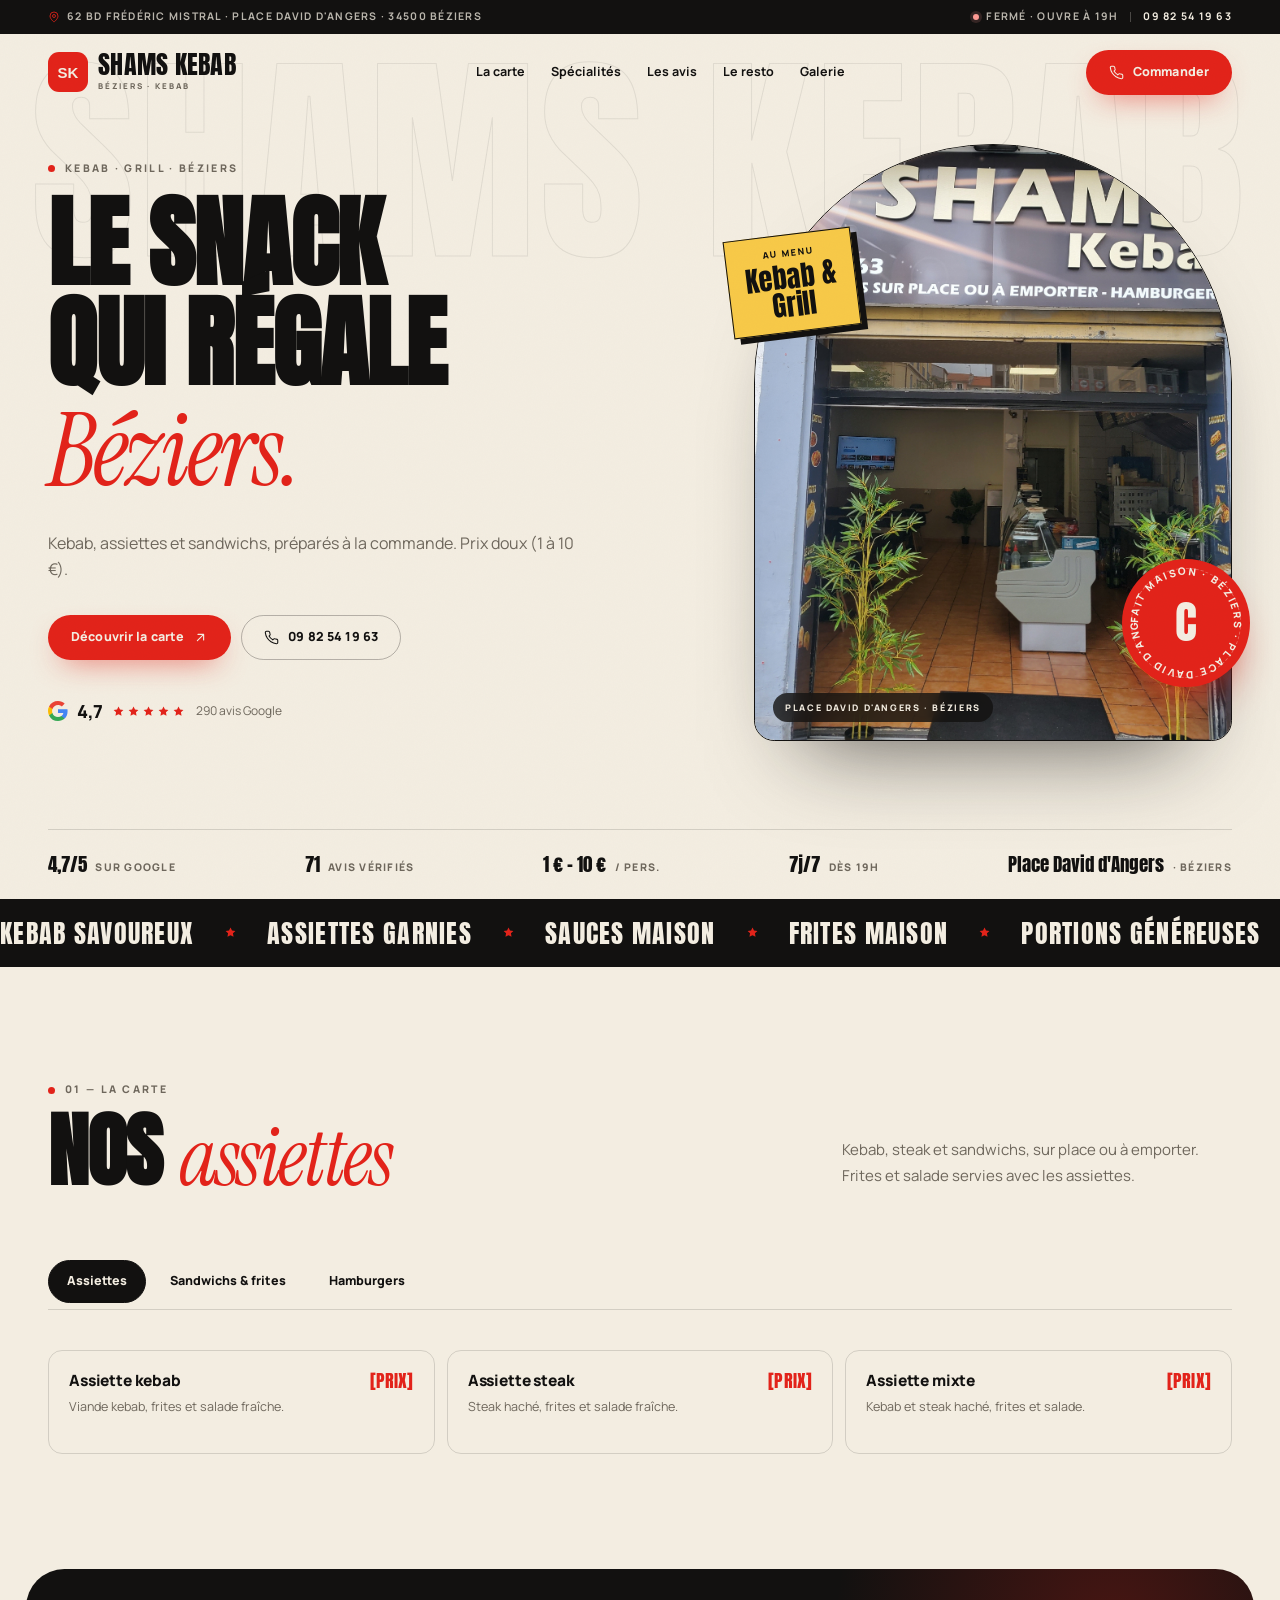
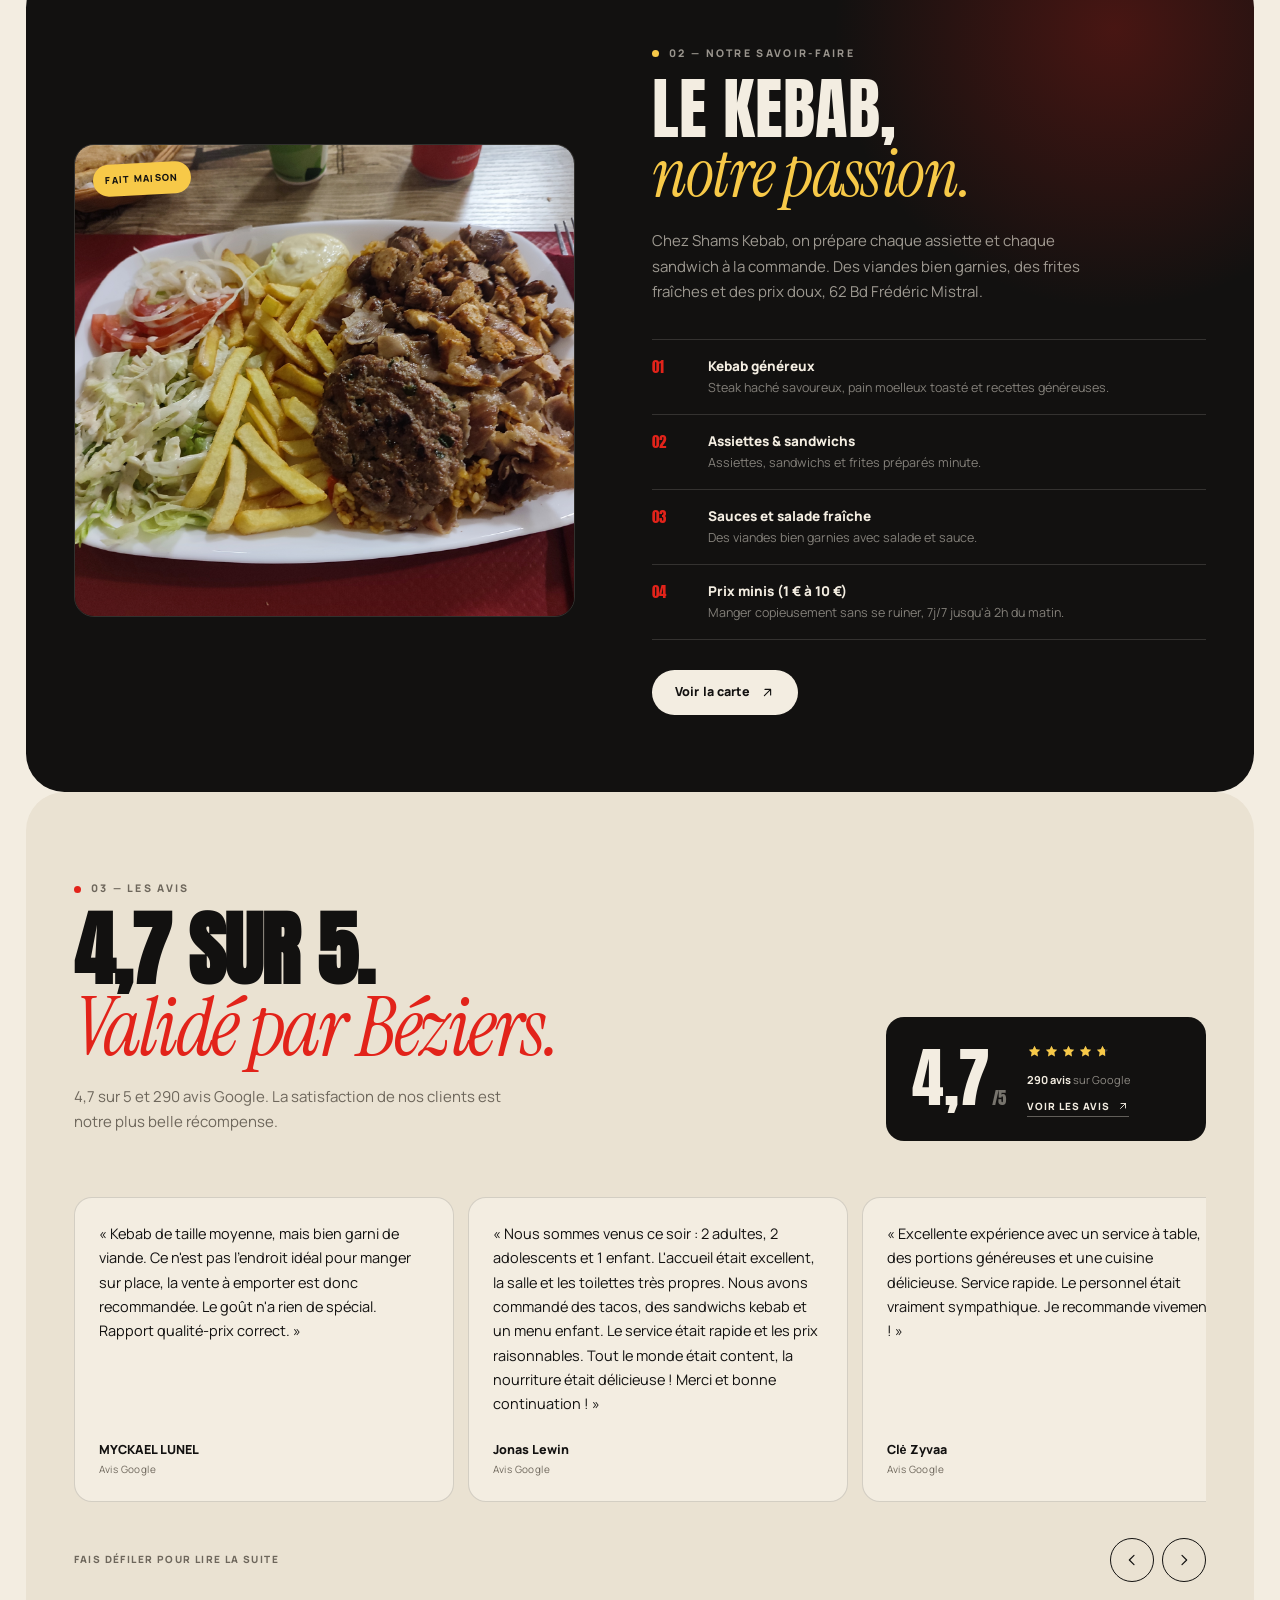
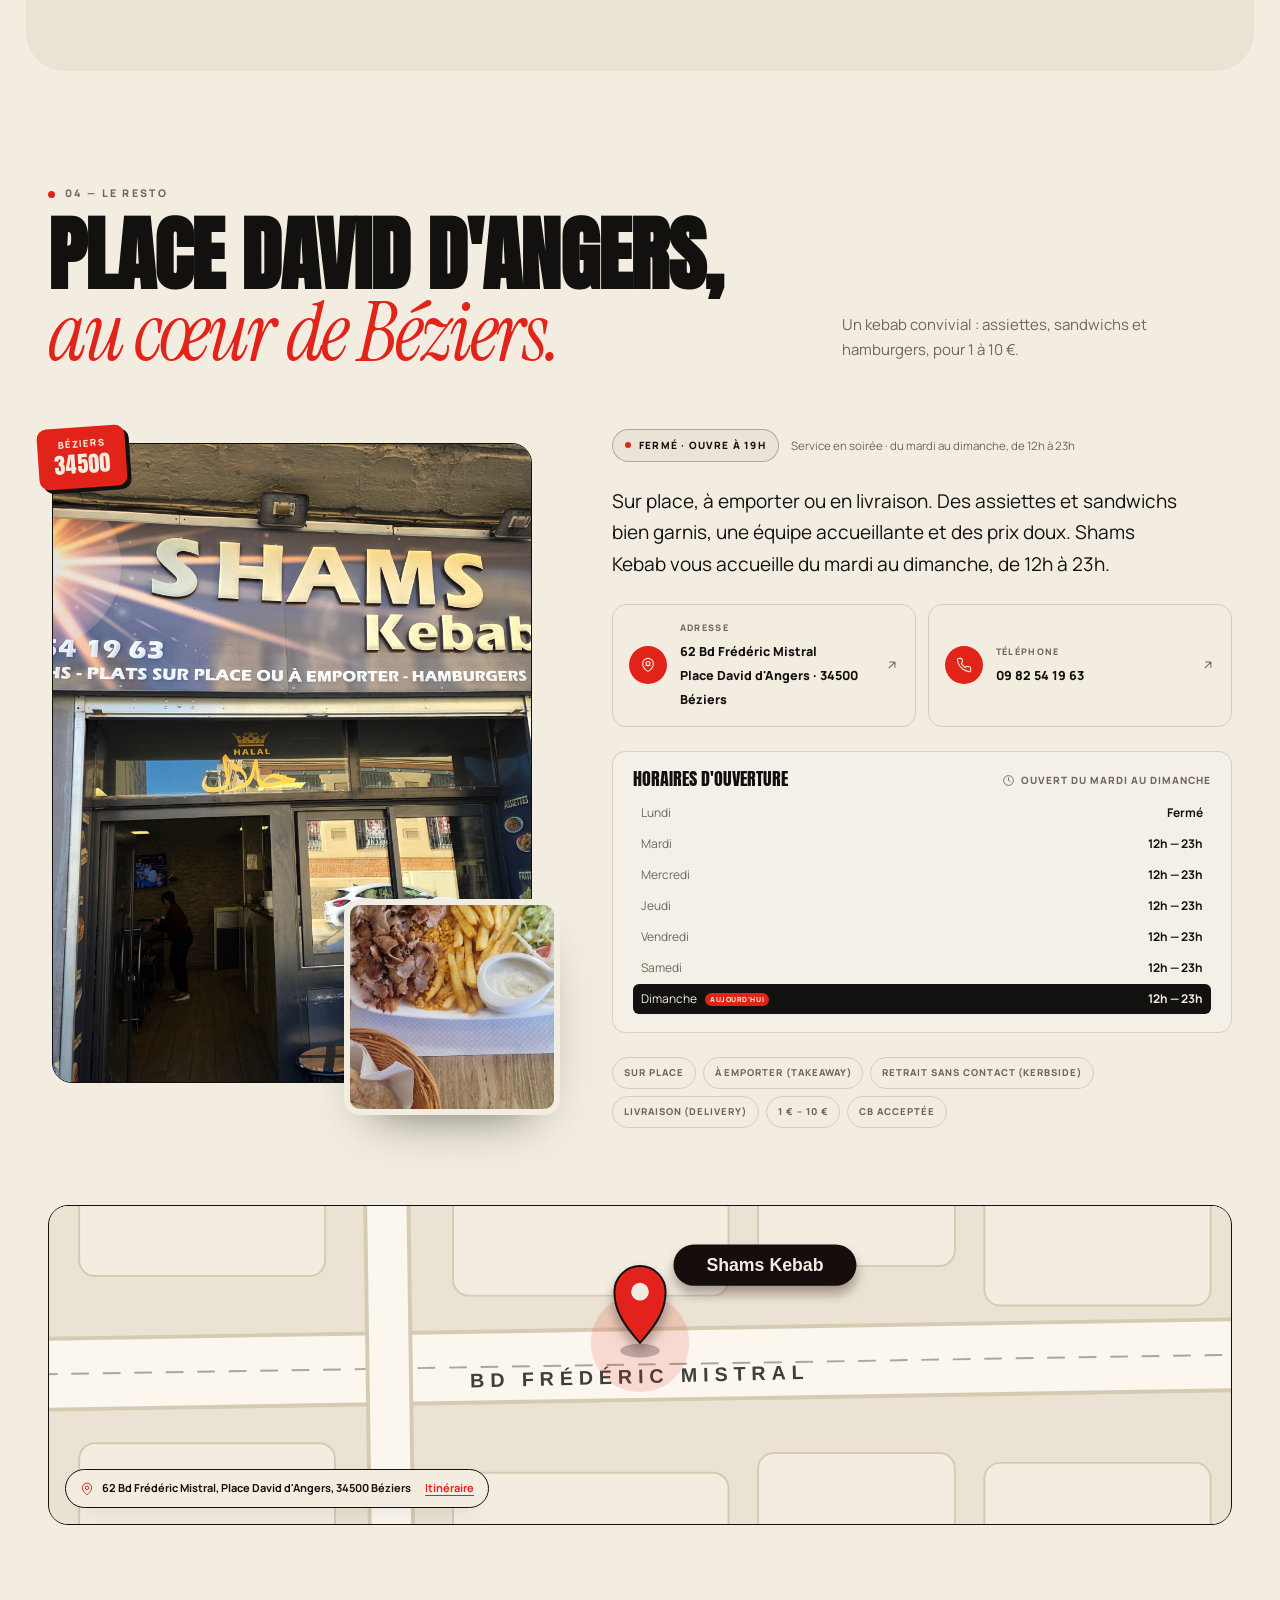
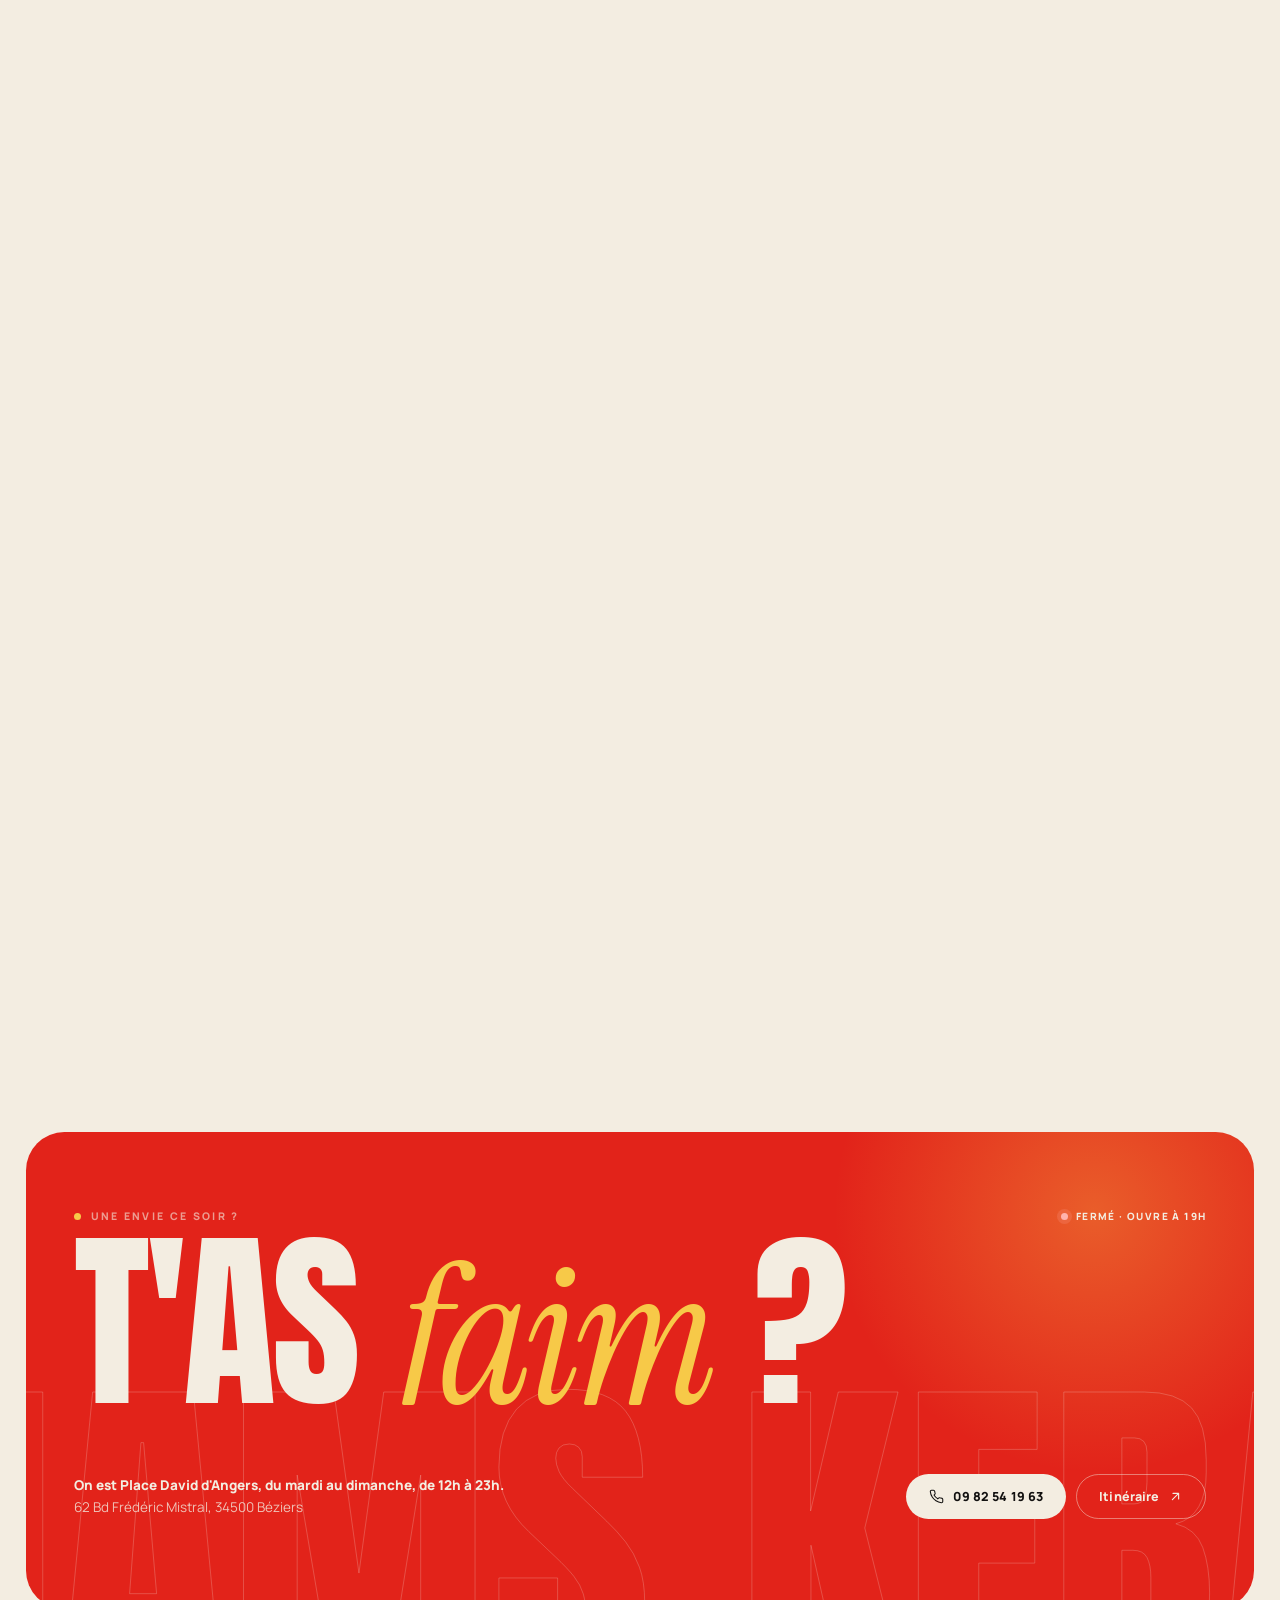
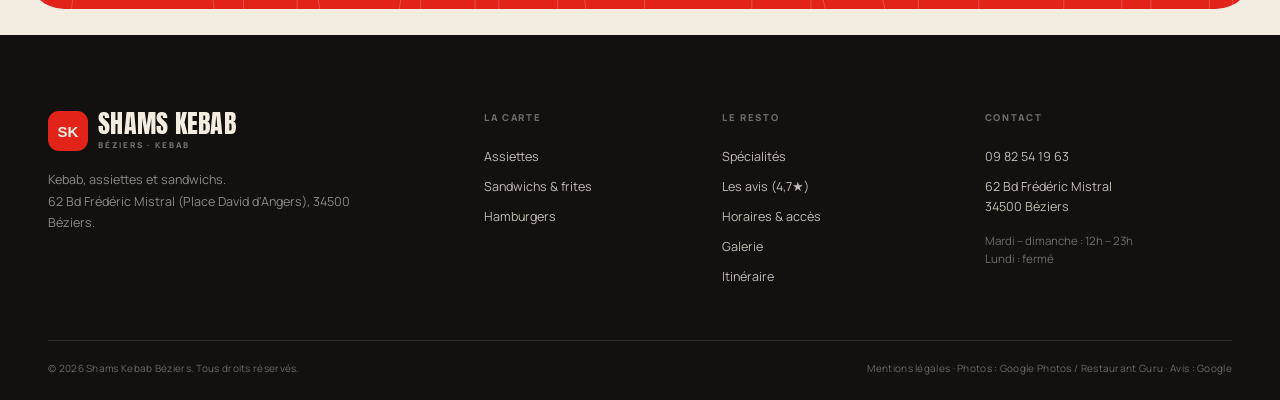
==== commit 9870e3ca: "Update images and index.html" ====
--- a/index.html
+++ b/index.html
@@ -31,11 +31,11 @@
   <meta property="og:site_name" content="Shams Kebab Béziers">
   <meta property="og:title" content="Shams Kebab Béziers · Kebab et sandwichs">
   <meta property="og:description" content="Kebab, assiettes et sandwichs à Béziers. Note Google 4,7/5 (290 avis).">
-  <meta property="og:image" content="assets/img/hero.jpg">
+  <meta property="og:image" content="assets/img/image_007.jpg">
   <meta name="twitter:card" content="summary_large_image">
   <meta name="twitter:title" content="Shams Kebab Béziers">
   <meta name="twitter:description" content="Kebab, assiettes et sandwichs à Béziers. 1 € à 10 € par personne.">
-  <meta name="twitter:image" content="assets/img/hero.jpg">
+  <meta name="twitter:image" content="assets/img/image_007.jpg">
 
   <script type="application/ld+json">
   {
@@ -44,7 +44,7 @@
     "name": "Shams Kebab",
     "alternateName": "Shams Kebab Béziers",
     "description": "Kebab, assiettes et sandwichs au 62 Bd Frédéric Mistral à Béziers. Sur place, à emporter et en livraison.",
-    "image": "assets/img/hero.jpg",
+    "image": "assets/img/image_007.jpg",
     "telephone": "+33982541963",
     "priceRange": "€",
     "servesCuisine": ["Kebab", "Fast food", "Sandwiches", "Grill"],
@@ -200,7 +200,7 @@
 
         <div class="hero__visual reveal" style="--delay: 160ms">
           <div class="hero__frame">
-            <img src="assets/img/hero.jpg" alt="Shams Kebab, kebab et assiettes à Béziers" width="430" height="645" fetchpriority="high">
+            <img src="assets/img/image_007.jpg" alt="Façade de Shams Kebab à Béziers" width="430" height="645" fetchpriority="high">
             <span class="hero__frame-label">Place David d'Angers · Béziers</span>
           </div>
           <div class="hero__sticker" aria-hidden="true">
@@ -342,7 +342,7 @@
     <section class="signature" id="specialites" aria-labelledby="bucket-title">
       <div class="container signature__grid">
         <div class="signature__media reveal">
-          <img src="assets/img/chicken-close.jpg" alt="Assiette steak, frites et salade" width="538" height="470" loading="lazy">
+          <img src="assets/img/image_002.jpg" alt="Assiette kebab, frites et sauces" width="538" height="470" loading="lazy">
           <span class="signature__tag">Fait maison</span>
         </div>
         <div class="signature__copy">
@@ -419,7 +419,7 @@
         <div class="reviews__slider reveal">
           <div class="reviews-track" id="reviewsTrack" tabindex="0" aria-label="Avis clients, faites défiler horizontalement">
             <article class="review-card">
-              <blockquote class="review-card__quote">« Average size kebab, but full with meat. Not a great place to eat, so take away is recommended. Taste is nothing special. OK value for money. »</blockquote>
+              <blockquote class="review-card__quote">« Kebab de taille moyenne, mais bien garni de viande. Ce n'est pas l'endroit idéal pour manger sur place, la vente à emporter est donc recommandée. Le goût n'a rien de spécial. Rapport qualité-prix correct. »</blockquote>
               <div class="review-card__author">
                 <div>
                   <strong>MYCKAEL LUNEL</strong>
@@ -428,7 +428,7 @@
               </div>
             </article>
             <article class="review-card">
-              <blockquote class="review-card__quote">« We came this evening: 2 adults, 2 teenagers, and 1 child. The welcome was excellent, and the dining room and restrooms were very clean. We ordered tacos, kebab sandwiches, and a children's meal. The service was quick and the prices were reasonable. Everyone was happy; the food was delicious! Thank you and best of luck! »</blockquote>
+              <blockquote class="review-card__quote">« Nous sommes venus ce soir : 2 adultes, 2 adolescents et 1 enfant. L'accueil était excellent, la salle et les toilettes très propres. Nous avons commandé des tacos, des sandwichs kebab et un menu enfant. Le service était rapide et les prix raisonnables. Tout le monde était content, la nourriture était délicieuse ! Merci et bonne continuation ! »</blockquote>
               <div class="review-card__author">
                 <div>
                   <strong>Jonas Lewin</strong>
@@ -437,7 +437,7 @@
               </div>
             </article>
             <article class="review-card">
-              <blockquote class="review-card__quote">« Excellent experience with table service, generous portions, and delicious food. Fast service. The staff were really friendly. Highly recommended! »</blockquote>
+              <blockquote class="review-card__quote">« Excellente expérience avec un service à table, des portions généreuses et une cuisine délicieuse. Service rapide. Le personnel était vraiment sympathique. Je recommande vivement ! »</blockquote>
               <div class="review-card__author">
                 <div>
                   <strong>Clė Zyvaa</strong>
@@ -475,10 +475,10 @@
         <div class="about__grid">
           <div class="about__media reveal">
             <div class="about__img about__img--main">
-              <img src="assets/img/storefront.jpg" alt="Façade de Shams Kebab avec son enseigne" width="305" height="520" loading="lazy">
+              <img src="assets/img/image_001.jpg" alt="Façade de Shams Kebab avec son enseigne" width="305" height="520" loading="lazy">
             </div>
             <div class="about__img about__img--small">
-              <img src="assets/img/interior.jpg" alt="Le menu affiché dans le snack Shams Kebab" width="900" height="1200" loading="lazy">
+              <img src="assets/img/image_005.jpg" alt="Assiette kebab et frites chez Shams Kebab" width="900" height="1200" loading="lazy">
             </div>
             <span class="about__sticker">Béziers<br><strong>34500</strong></span>
           </div>
@@ -559,28 +559,28 @@
         </div>
 
         <div class="gallery-grid">
-          <button class="gallery-item gallery-item--tall reveal" type="button" data-full="assets/img/chicken-close.jpg" data-caption="Assiette steak et frites">
-            <img src="assets/img/chicken-close.jpg" alt="Assiette steak, frites et salade" width="538" height="400" loading="lazy">
+          <button class="gallery-item gallery-item--tall reveal" type="button" data-full="assets/img/image_002.jpg" data-caption="Assiette steak et frites">
+            <img src="assets/img/image_002.jpg" alt="Assiette kebab, frites et sauces" width="538" height="400" loading="lazy">
             <span class="gallery-item__label">Le croustillant</span>
           </button>
-          <button class="gallery-item reveal" type="button" data-full="assets/img/burger.jpg" data-caption="Sandwich à emporter">
-            <img src="assets/img/burger.jpg" alt="Sandwich garni dans du papier alu" width="280" height="330" loading="lazy">
+          <button class="gallery-item reveal" type="button" data-full="assets/img/image_003.jpg" data-caption="Sandwich à emporter">
+            <img src="assets/img/image_003.jpg" alt="Sandwich kebab et frites" width="280" height="330" loading="lazy">
             <span class="gallery-item__label">Le burger</span>
           </button>
-          <button class="gallery-item gallery-item--tall reveal" type="button" data-full="assets/img/storefront.jpg" data-caption="Le snack Shams Kebab">
-            <img src="assets/img/storefront.jpg" alt="Façade de Shams Kebab avec son enseigne" width="305" height="520" loading="lazy">
+          <button class="gallery-item gallery-item--tall reveal" type="button" data-full="assets/img/image_001.jpg" data-caption="Le snack Shams Kebab">
+            <img src="assets/img/image_001.jpg" alt="Façade de Shams Kebab avec son enseigne" width="305" height="520" loading="lazy">
             <span class="gallery-item__label">Le resto</span>
           </button>
-          <button class="gallery-item reveal" type="button" data-full="assets/img/wrap.jpg" data-caption="Sandwich et frites">
-            <img src="assets/img/wrap.jpg" alt="Sandwich garni et frites dorées" width="280" height="330" loading="lazy">
+          <button class="gallery-item reveal" type="button" data-full="assets/img/image_008.jpg" data-caption="Sandwich et frites">
+            <img src="assets/img/image_008.jpg" alt="Sandwich kebab enveloppé dans du papier alu" width="280" height="330" loading="lazy">
             <span class="gallery-item__label">Le wrap</span>
           </button>
-          <button class="gallery-item reveal" type="button" data-full="assets/img/salad.jpg" data-caption="Assiette et salade">
-            <img src="assets/img/salad.jpg" alt="Assiette kebab avec salade fraîche et oignons" width="538" height="645" loading="lazy">
+          <button class="gallery-item reveal" type="button" data-full="assets/img/image_006.jpg" data-caption="Assiette et salade">
+            <img src="assets/img/image_006.jpg" alt="Assiette kebab avec salade fraîche et oignons" width="538" height="645" loading="lazy">
             <span class="gallery-item__label">Fraîcheur</span>
           </button>
-          <button class="gallery-item gallery-item--wide reveal" type="button" data-full="assets/img/gallery-box.jpg" data-caption="Assiette kebab à emporter">
-            <img src="assets/img/gallery-box.jpg" alt="Kebab et frites dans une assiette" width="430" height="450" loading="lazy">
+          <button class="gallery-item gallery-item--wide reveal" type="button" data-full="assets/img/image_002.jpg" data-caption="Assiette kebab à emporter">
+            <img src="assets/img/image_002.jpg" alt="Kebab et frites dans une assiette" width="430" height="450" loading="lazy">
             <span class="gallery-item__label">À emporter</span>
           </button>
         </div>
@@ -680,7 +680,7 @@
         <svg class="icon" aria-hidden="true"><use href="#icon-chevron"></use></svg>
       </button>
       <figure class="lightbox__figure">
-        <img id="lightboxImage" src="assets/img/hero.jpg" alt="">
+        <img id="lightboxImage" src="assets/img/image_007.jpg" alt="">
         <figcaption id="lightboxCaption"></figcaption>
       </figure>
       <button class="lightbox__nav lightbox__nav--next" type="button" data-lightbox-next aria-label="Image suivante">
